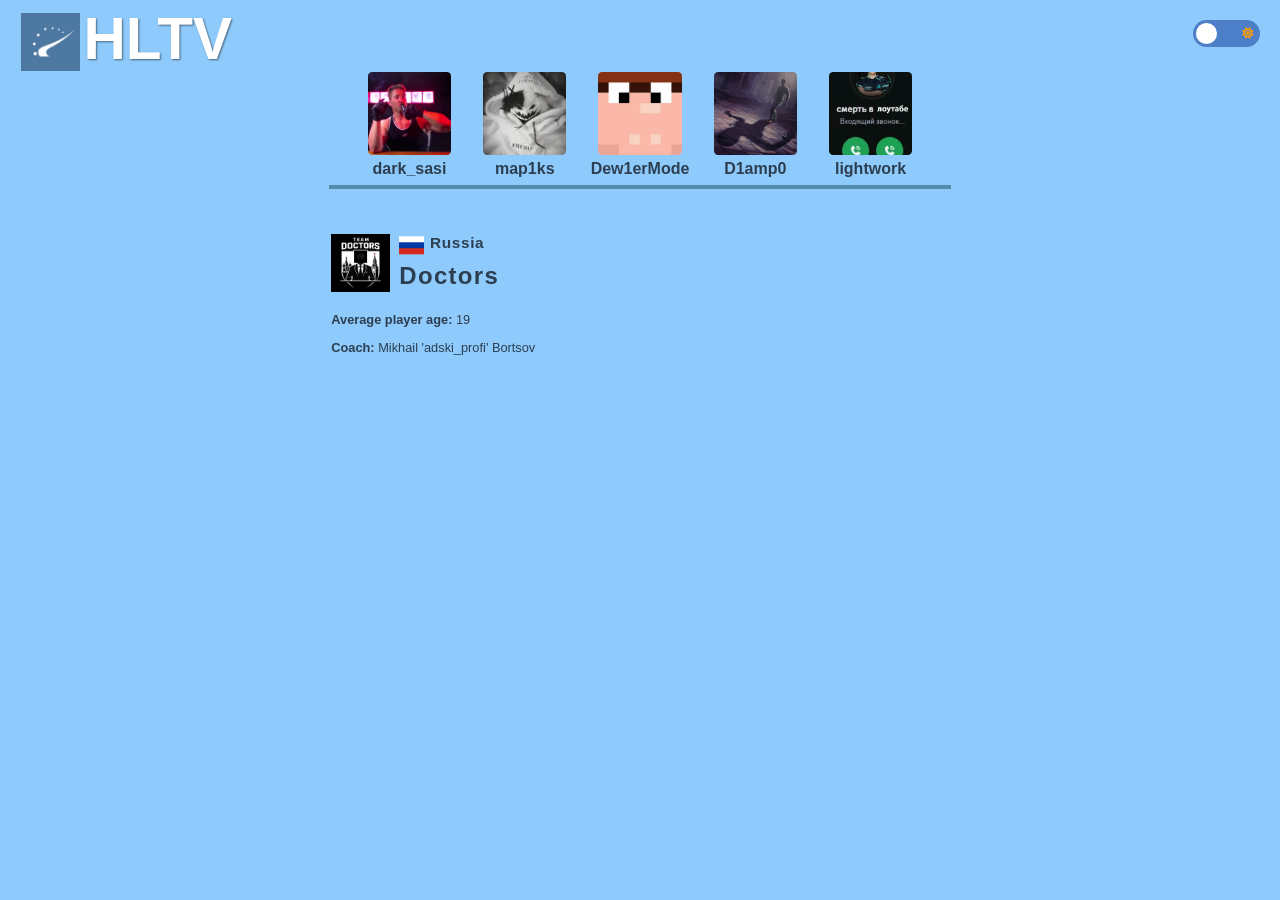
==== index.html @ defd7e96 "1.0.3" ====
<!DOCTYPE html>
<html lang="ru">

<head>
    <meta charset="UTF-8">
    <title>Тёмная/светлая тема</title>
    <link rel="stylesheet" href="style.css">
    <link rel="stylesheet" href="https://cdnjs.cloudflare.com/ajax/libs/font-awesome/6.5.1/css/all.min.css">
</head>

<body class="light">
    <div class="theme-toggle">
        <input type="checkbox" id="themeSwitch">
        <label for="themeSwitch" class="slider">
            <i class="fa-solid fa-moon"></i>
            <i class="fa-solid fa-sun"></i>
        </label>
    </div>


    <!-- Начало HLTV-->

    <div class="hltv">
        <img src="hltv-pic.jpg" alt="logo" class="hltv-img">
        <span>HLTV</span>
    </div>


    <!-- Конец HLTV-->


    <!-- Начало 1 параграф-->

    <div class="roster">
        <div class="players">

            <div class="player-card">
                <img class="avatar" src="player1.jpg" alt="player1">
                <div class="nickname">dark_sasi</div>
            </div>

            <div class="player-card">
                <img class="avatar" src="player2.jpg" alt="player1">
                <div class="nickname">map1ks</div>
            </div>

            <div class="player-card">
                <img class="avatar" src="player3.jpg" alt="player1">
                <div class="nickname">Dew1erMode</div>
            </div>

            <div class="player-card">
                <img class="avatar" src="player4.jpg" alt="player1">
                <div class="nickname">D1amp0</div>
            </div>

            <div class="player-card">
                <img class="avatar" src="player5.jpg" alt="player1">
                <div class="nickname">lightwork</div>
            </div>


        </div>
        <div class="players-line"></div>
    </div>


    <div class="team-doctors">
        <img src="team-doctors.jpg" alt="team doctors logo" class="team-logo">
        <div class="team-text">
            <div class="russia">
                <img src="russia-flag.png" alt="Russian flag" class="flag-img">
                <span class="russia-text">Russia</span>
            </div>
            <h1 class="team-name">Doctors</h1>
        </div>
    </div>

    <span class="player-age"><strong>Average player age:</strong>               19</span>
    <span class="coach"><strong>Coach:</strong> Mikhail 'adski_profi' Bortsov</span>



    <div class="content">
        <h1></h1>
        <p></p>
    </div>



    <script src="script.js"></script>
</body>

</html>
---- style.css ----
.theme-toggle {
    position: fixed;
    top: 1.587vw;
    right: 1.587vw;
    z-index: 1000;
}
.theme-toggle input {
    opacity: 0;
    width: 0;
    height: 0;
    position: absolute;
}
.slider {
    display: block;
    width: 5.2vw;
    height: 2.07vw;
    background-color: #4d7ec8;
    border-radius: 2.07vw;
    cursor: pointer;
    position: relative;
    transition: background-color 0.7s;
}
.slider::before {
    content: "";
    position: absolute;
    width: 1.6215vw;
    height: 1.6215vw;
    left: 0.224vw;
    bottom: 0.224vw;
    background-color: white;
    border-radius: 50%;
    transition: 1.5s;
}
.theme-toggle input:checked + .slider::before {
    transform: translateX(3.129vw);
}
.slider i {
    position: absolute;
    top: 50%;
    transform: translateY(-50%);
    font-size: 0.897vw;
    transition: opacity 1.0s ease;
}
.slider .fa-moon {
    left: 0.53475vw;
    color: #eeeeee;
    opacity: 0;
}
.slider .fa-sun {
    right: 0.53475vw;
    color: #f39c12;
    opacity: 1;
}
.theme-toggle input:checked + .slider {
    background-color: #00030e;
}
.theme-toggle input:checked + .slider .fa-moon {
    opacity: 1;
}
.theme-toggle input:checked + .slider .fa-sun {
    opacity: 0;
}

body.dark {
    background-color: #1a1d2b;
    color: #cbd5e6;
    font-family: 'Segoe UI', Tahoma, Geneva, Verdana, sans-serif;
    transition: background-color 0.7s, color 0.7s;
}
body.light {
    background-color: #8ecafb;
    color: #2c3e50;
    font-family: 'Segoe UI', Tahoma, Geneva, Verdana, sans-serif;
    transition: background-color 0.7s, color 0.7s;
}
.content {
    text-align: center;
    margin: 1.56vw;
}
/* КОНЕЦ ПЕРЕКЛЮЧАТЕЛЬ ТЕМЫ */





/* НАЧАЛО ЛОГОТИП HLTV */
.hltv {
    position: fixed;
    top: 0.65vw;
    left: 1.65vw;
    display: flex;
    align-items: center;
    gap: 0.286vw;
    z-index: 1001;
}
.hltv-img {
    width: 4.58vw;
    height: auto;
    display: block;
}
.hltv span {
    font-family: inherit;
    font-size: 4.58vw;
    font-weight: bold;
    color: white;
    text-shadow: 1px 1px 2px rgba(0, 0, 0, 0.5);
    white-space: nowrap;
    transform: translateY(-0.23vw);
}
/* КОНЕЦ ЛОГОТИП HLTV */





/* НАЧАЛО ПЕРВЫЙ ПАРАГРАФ – ИГРОКИ */
.roster {
    text-align: center;
    margin-top: 5.6vw;
    margin-bottom: 1.04vw;
}
.players {
    display: flex;
    justify-content: center;
    gap: 1.08vw;
    margin-top: 0.78vw;
    flex-wrap: wrap;
}

.players-line{
    width: calc(100%-2vw);
    max-width: 48.67vw;
    height: 0.25vw;
    background-color: #093f4274;
    margin: 0.6vw auto 0 auto;
}


.player-card {
    text-align: center;
    width: 7.925vw;
}
.avatar {
    width: 6.5vw;
    height: 6.5vw;
    border-radius: 5%;
    transition: transform 0.2s;
    object-fit: cover;
}
.avatar:hover {
    transform: scale(1.08);
}
.nickname {
    margin-top: 0.067vw;
    font-weight: bold;
    font-size: 0.9 vw;
}
/* КОНЕЦ ПЕРВЫЙ ПАРАГРАФ */



/* НАЧАЛО ВТОРОЙ ПАРАГРАФ – DOCTORS */
.team-doctors {
    display: flex;
    gap: 0.72vw;
    margin-top: 5vh;
    margin-bottom: 1.04vw;
    margin-left: 25.88vw;
    max-width: calc(100% - 10.42vw);
}
.team-logo {
    width: 4.6vw;
    height: auto;
    max-height: 4.6vw;
}
.team-name {
    font-size: 1.87vw;
    font-weight: 900;
    letter-spacing: 0.104vw;
    transform: translateY(-0.50vw);
}

.russia {
    display: flex;
    gap: 0.5vw;
}

.russia-text {
    font-size: 1.2vw;
    font-weight: bold;
    letter-spacing: 0.05vw;
    transform: translateY(0.03vw);
}

.flag-img {
    width: 1.9vw;
    height: auto;
    max-height: 1.5vw;
    display: inline-block;
    transform: translateY(0.18vw);
}
/* КОНЕЦ ВТОРОЙ ПАРАГРАФ */


/* НАЧАЛО ТРЕТИЙ ПАРАГРАФ – DOCTORS */
.player-age {
    display: block; 
    margin-top: -1.0vw; 
    margin-left: 25.88vw;
    font-size: 1vw;
}

.coach {
    display: block; 
    margin-top: 1.0vw; 
    margin-left: 25.88vw;
    font-size: 1vw;
}
/* КОНЕЦ ТРЕТИЙ ПАРАГРАФ – DOCTORS */





/* ЗАПРЕТ ГОРИЗОНТАЛЬНОЙ ПРОКРУТКИ */
html, body {
    overflow-x: hidden;
    width: 100%;
    max-width: 100%;
    margin: 0;
    padding: 0;
}
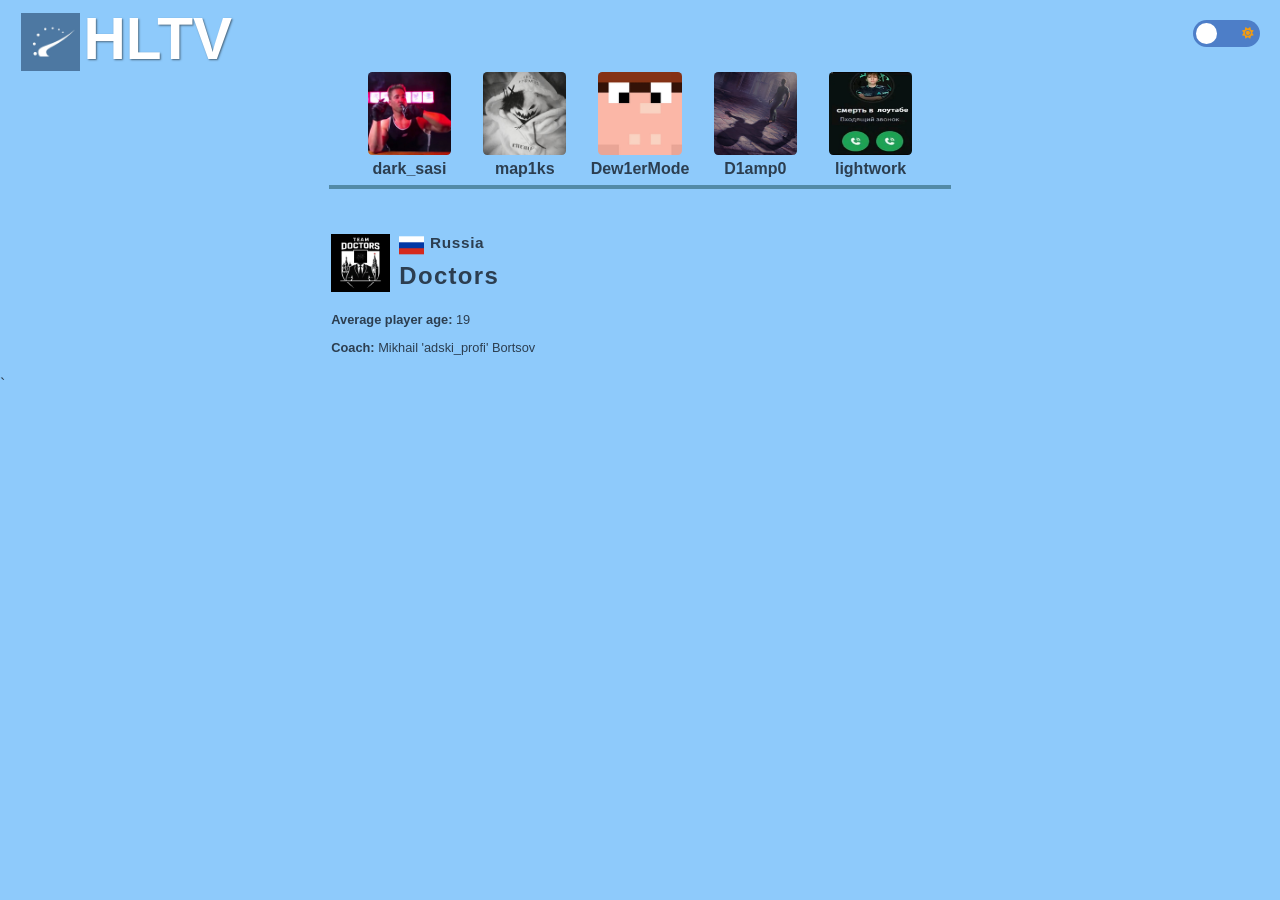
==== commit cf5c8fb7: "1.0.3" ====
--- a/index.html
+++ b/index.html
@@ -91,4 +91,4 @@
     <script src="script.js"></script>
 </body>
 
-</html>+</html>`
--- a/style.css
+++ b/style.css
@@ -145,7 +145,6 @@
     height: 6.5vw;
     border-radius: 5%;
     transition: transform 0.2s;
-    object-fit: cover;
 }
 .avatar:hover {
     transform: scale(1.08);
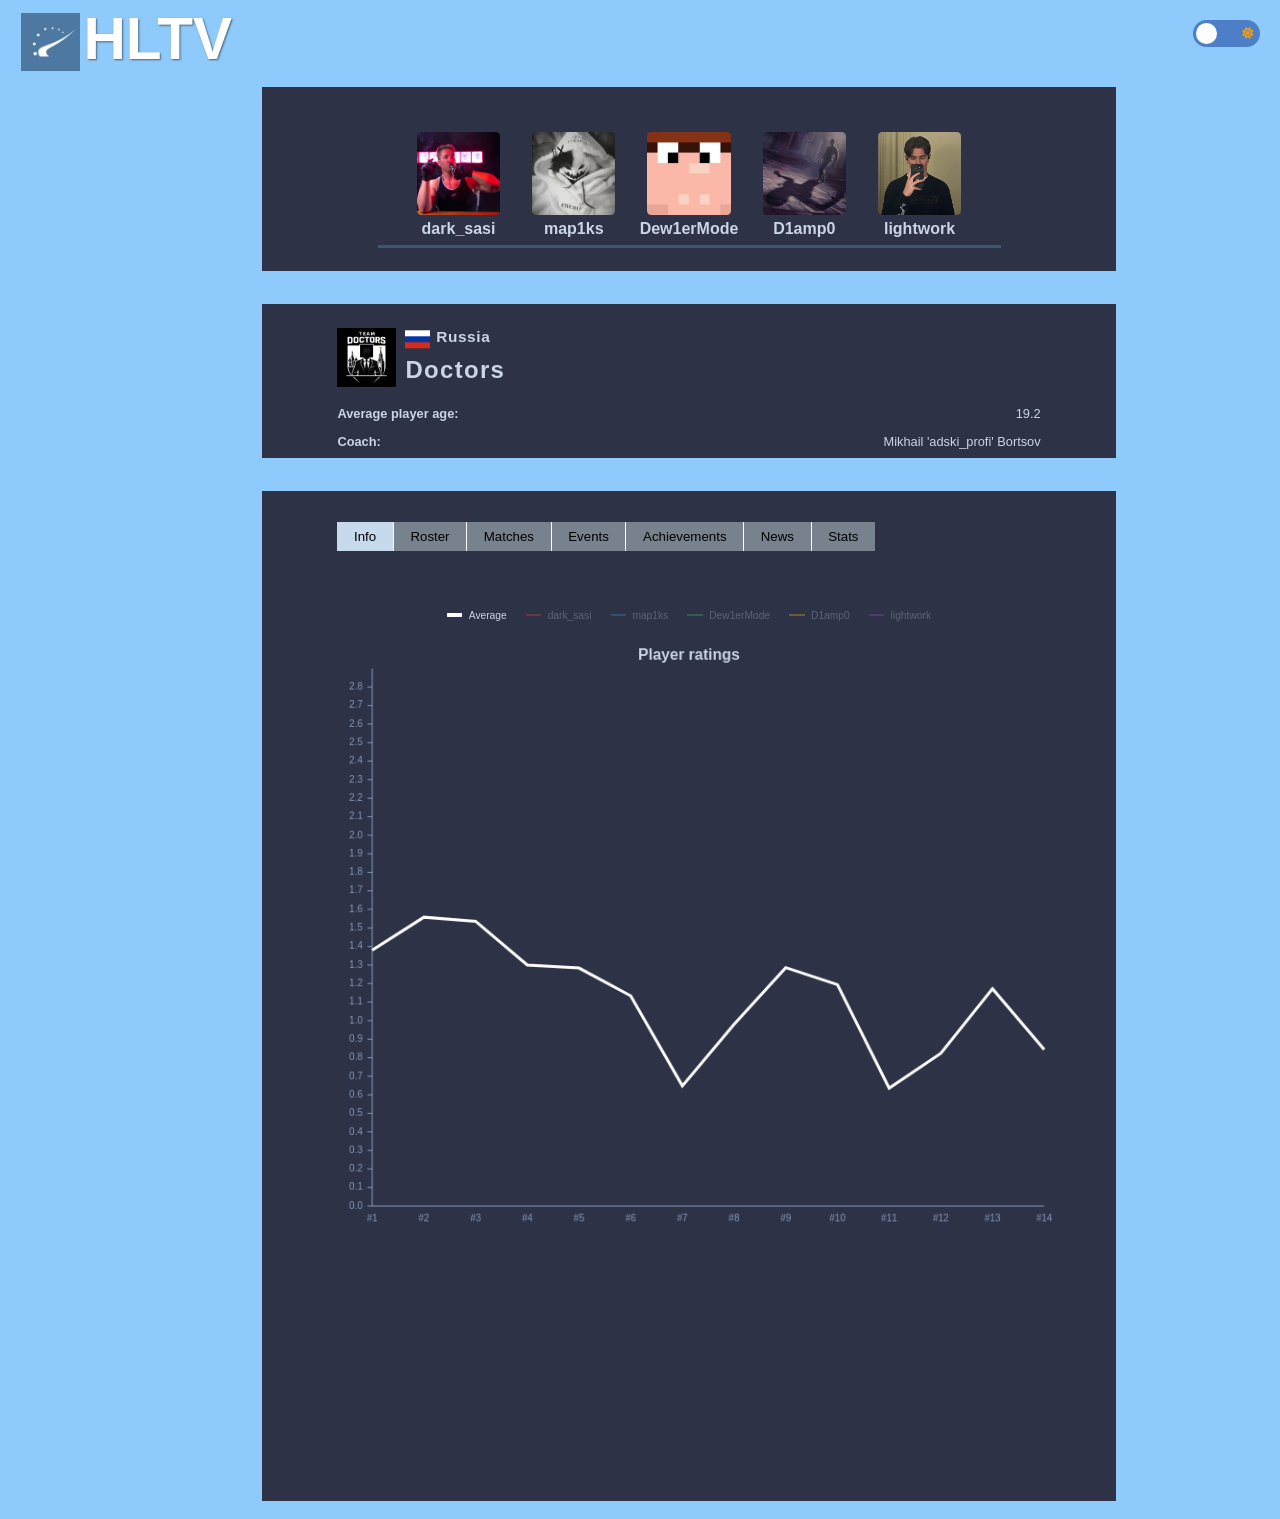
==== commit ed654aa4: "rename" ====
--- a/index.html
+++ b/index.html
@@ -3,12 +3,14 @@
 
 <head>
     <meta charset="UTF-8">
-    <title>Тёмная/светлая тема</title>
-    <link rel="stylesheet" href="style.css">
+    <title>Team Doctors</title>
+    <link rel="stylesheet" href="theme.css">
+    <link rel="stylesheet" href="main.css">
     <link rel="stylesheet" href="https://cdnjs.cloudflare.com/ajax/libs/font-awesome/6.5.1/css/all.min.css">
 </head>
 
 <body class="light">
+    <!-- Переключатель темы -->
     <div class="theme-toggle">
         <input type="checkbox" id="themeSwitch">
         <label for="themeSwitch" class="slider">
@@ -17,78 +19,180 @@
         </label>
     </div>
 
-
-    <!-- Начало HLTV-->
-
+    <!-- Логотип HLTV (фиксированный) -->
     <div class="hltv">
         <img src="hltv-pic.jpg" alt="logo" class="hltv-img">
         <span>HLTV</span>
     </div>
 
-
-    <!-- Конец HLTV-->
-
-
-    <!-- Начало 1 параграф-->
-
-    <div class="roster">
-        <div class="players">
-
-            <div class="player-card">
-                <img class="avatar" src="player1.jpg" alt="player1">
-                <div class="nickname">dark_sasi</div>
+    <!-- КАРТОЧКА 1: Состав игроков -->
+    <div class="card card-roster">
+        <div class="roster">
+            <div class="players">
+                <div class="player-card">
+                    <img class="avatar" src="player1.jpg" alt="player1">
+                    <div class="nickname">dark_sasi</div>
+                </div>
+                <div class="player-card">
+                    <img class="avatar" src="player2.jpg" alt="player1">
+                    <div class="nickname">map1ks</div>
+                </div>
+                <div class="player-card">
+                    <img class="avatar" src="player3.jpg" alt="player1">
+                    <div class="nickname">Dew1erMode</div>
+                </div>
+                <div class="player-card">
+                    <img class="avatar" src="player4.jpg" alt="player1">
+                    <div class="nickname">D1amp0</div>
+                </div>
+                <div class="player-card">
+                    <img class="avatar" src="player5.jpg" alt="player1">
+                    <div class="nickname">lightwork</div>
+                </div>
             </div>
-
-            <div class="player-card">
-                <img class="avatar" src="player2.jpg" alt="player1">
-                <div class="nickname">map1ks</div>
-            </div>
-
-            <div class="player-card">
-                <img class="avatar" src="player3.jpg" alt="player1">
-                <div class="nickname">Dew1erMode</div>
-            </div>
-
-            <div class="player-card">
-                <img class="avatar" src="player4.jpg" alt="player1">
-                <div class="nickname">D1amp0</div>
-            </div>
-
-            <div class="player-card">
-                <img class="avatar" src="player5.jpg" alt="player1">
-                <div class="nickname">lightwork</div>
-            </div>
-
-
-        </div>
-        <div class="players-line"></div>
-    </div>
-
-
-    <div class="team-doctors">
-        <img src="team-doctors.jpg" alt="team doctors logo" class="team-logo">
-        <div class="team-text">
-            <div class="russia">
-                <img src="russia-flag.png" alt="Russian flag" class="flag-img">
-                <span class="russia-text">Russia</span>
-            </div>
-            <h1 class="team-name">Doctors</h1>
+            <div class="players-line"></div>
         </div>
     </div>
 
-    <span class="player-age"><strong>Average player age:</strong>               19</span>
-    <span class="coach"><strong>Coach:</strong> Mikhail 'adski_profi' Bortsov</span>
-
-
-
-    <div class="content">
-        <h1></h1>
-        <p></p>
+    <!-- КАРТОЧКА 2: Информация о команде Doctors -->
+    <div class="card card-info-team">
+        <div class="team-doctors">
+            <img src="team-doctors.jpg" alt="team doctors logo" class="team-logo">
+            <div class="team-text">
+                <div class="russia">
+                    <img src="russia-flag.png" alt="Russian flag" class="flag-img">
+                    <span class="russia-text">Russia</span>
+                </div>
+                <h1 class="team-name">Doctors</h1>
+            </div>
+        </div>
+        <span class="player-age"><strong>Average player age:</strong> <span id="averageAgeValue">18.7</span></span>
+        <span class="coach"><strong>Coach:</strong> <a href="coach-stats.html" class="coach-link">Mikhail 'adski_profi' Bortsov</a></span>
     </div>
 
+    <!-- КАРТОЧКА 3: Вкладки и динамическое содержимое -->
+    <div class="card card-tabs">
+        <div class="tabs">
+            <button class="tab-btn active" data-tab="info">Info</button>
+            <button class="tab-btn" data-tab="roster">Roster</button>
+            <button class="tab-btn" data-tab="matches">Matches</button>
+            <button class="tab-btn" data-tab="events">Events</button>
+            <button class="tab-btn" data-tab="achievements">Achievements</button>
+            <button class="tab-btn" data-tab="news">News</button>
+            <button class="tab-btn" data-tab="stats">Stats</button>
+        </div>
 
+        <div id="events" class="tab-content">
+            <div class="event-item">
+                <img src="friendly_cybersport.jpg" alt="Friendly Cybersport 2026" class="event-logo">
+                <div class="event-details">
+                    <div class="event-name">Friendly Cybersport 2026</div>
+                    <div class="event-date">February 15 - March 31</div>
+                </div>
+            </div>
+            <div class="event-item">
+                <img src="itmocs.png" alt="ITMO Spring 2026" class="event-logo">
+                <div class="event-details">
+                    <div class="event-name">ITMO Spring 2026</div>
+                    <div class="event-date">April 13 - April 20</div>
+                </div>
+            </div>
+        </div>
+
+        <div id="achievements" class="tab-content">
+            <div class="achievements-header">
+                <div class="header-placement">Placement</div>
+                <div class="header-tournament">Tournament</div>
+            </div>
+            <div class="achievement-item">
+                <div class="achievement-placement">4th</div>
+                <div class="achievement-tournament">Friendly Cybersport 2026</div>
+            </div>
+        </div>
+
+        <div id="roster" class="tab-content active">
+            <div class="roster-header">
+                <div class="col-player">Player</div>
+                <div class="col-time">Time on team</div>
+                <div class="col-maps">Maps played</div>
+                <div class="col-rating">Rating</div>
+            </div>
+            <!-- dark_sasi -->
+            <div class="roster-row">
+                <div class="col-player">
+                    <div class="avatar-wrapper">
+                        <img class="roster-avatar" src="player1.jpg" alt="dark_sasi">
+                        <img class="player-flag" src="russia-flag.png" alt="Russia">
+                    </div>
+                    <span class="player-nick">dark_sasi</span>
+                </div>
+                <div class="col-time">0.5 year</div>
+                <div class="col-maps">209</div>
+                <div class="col-rating">3.0</div>
+            </div>
+            <!-- map1ks -->
+            <div class="roster-row">
+                <div class="col-player">
+                    <div class="avatar-wrapper">
+                        <img class="roster-avatar" src="player2.jpg" alt="map1ks">
+                        <img class="player-flag" src="russia-flag.png" alt="Russia">
+                    </div>
+                    <span class="player-nick">map1ks</span>
+                </div>
+                <div class="col-time">0.5 year</div>
+                <div class="col-maps">139</div>
+                <div class="col-rating">0.83</div>
+            </div>
+            <!-- D1amp0 -->
+            <div class="roster-row">
+                <div class="col-player">
+                    <div class="avatar-wrapper">
+                        <img class="roster-avatar" src="player4.jpg" alt="D1amp0">
+                        <img class="player-flag" src="russia-flag.png" alt="Russia">
+                    </div>
+                    <span class="player-nick">D1amp0</span>
+                </div>
+                <div class="col-time">0.5 year</div>
+                <div class="col-maps">147</div>
+                <div class="col-rating">1.20</div>
+            </div>
+            <!-- Dew1erMode -->
+            <div class="roster-row">
+                <div class="col-player">
+                    <div class="avatar-wrapper">
+                        <img class="roster-avatar" src="player3.jpg" alt="Dew1erMode">
+                        <img class="player-flag" src="russia-flag.png" alt="Russia">
+                    </div>
+                    <span class="player-nick">Dew1erMode</span>
+                </div>
+                <div class="col-time">0.5 year</div>
+                <div class="col-maps">142</div>
+                <div class="col-rating">1.45</div>
+            </div>
+            <!-- lightwork -->
+            <div class="roster-row">
+                <div class="col-player">
+                    <div class="avatar-wrapper">
+                        <img class="roster-avatar" src="player5.jpg" alt="lightwork">
+                        <img class="player-flag" src="russia-flag.png" alt="Russia">
+                    </div>
+                    <span class="player-nick">lightwork</span>
+                </div>
+                <div class="col-time">0.5 year</div>
+                <div class="col-maps">162</div>
+                <div class="col-rating">0.94</div>
+            </div>
+        </div>
+
+        <div id="info" class="tab-content"></div>
+        <div id="matches" class="tab-content"></div>
+        <div id="news" class="tab-content"></div>
+
+        <!-- Вкладка STATS -->
+        <div id="stats" class="tab-content"></div>
+    </div>
 
     <script src="script.js"></script>
 </body>
 
-</html>`+</html>
--- a/theme.css
+++ b/theme.css
@@ -0,0 +1,89 @@
+/* Переключатель темы и глобальные стили */
+
+.theme-toggle {
+    position: fixed;
+    top: 1.587vw;
+    right: 1.587vw;
+    z-index: 1000;
+}
+.theme-toggle input {
+    opacity: 0;
+    width: 0;
+    height: 0;
+    position: absolute;
+}
+.slider {
+    display: block;
+    width: 5.2vw;
+    height: 2.07vw;
+    background-color: #4d7ec8;
+    border-radius: 2.07vw;
+    cursor: pointer;
+    position: relative;
+    transition: background-color 0.7s;
+}
+.slider::before {
+    content: "";
+    position: absolute;
+    width: 1.6215vw;
+    height: 1.6215vw;
+    left: 0.224vw;
+    bottom: 0.224vw;
+    background-color: white;
+    border-radius: 50%;
+    transition: 1.5s;
+}
+.theme-toggle input:checked + .slider::before {
+    transform: translateX(3.129vw);
+}
+.slider i {
+    position: absolute;
+    top: 50%;
+    transform: translateY(-50%);
+    font-size: 0.897vw;
+    transition: opacity 1.0s ease;
+}
+.slider .fa-moon {
+    left: 0.53475vw;
+    color: #eeeeee;
+    opacity: 0;
+}
+.slider .fa-sun {
+    right: 0.53475vw;
+    color: #f39c12;
+    opacity: 1;
+}
+.theme-toggle input:checked + .slider {
+    background-color: #00030e;
+}
+.theme-toggle input:checked + .slider .fa-moon {
+    opacity: 1;
+}
+.theme-toggle input:checked + .slider .fa-sun {
+    opacity: 0;
+}
+
+body.dark {
+    background-color: #1a1d2b;
+    color: #cbd5e6;
+    font-family: 'Segoe UI', Tahoma, Geneva, Verdana, sans-serif;
+    transition: background-color 0.7s, color 0.7s;
+}
+body.light {
+    background-color: #8ecafb;
+    color: #cbd5e6;
+    font-family: 'Segoe UI', Tahoma, Geneva, Verdana, sans-serif;
+    transition: background-color 0.7s, color 0.7s;
+}
+.content {
+    text-align: center;
+    margin: 1.56vw;
+}
+/* Запрет горизонтальной прокрутки */
+html, body {
+    overflow-x: hidden;
+    width: 100%;
+    max-width: 100%;
+    margin: 0;
+    padding: 0;
+}
--- a/main.css
+++ b/main.css
@@ -0,0 +1,655 @@
+/* НАЧАЛО ЛОГОТИП HLTV */
+.hltv {
+    position: fixed;
+    top: 0.65vw;
+    left: 1.65vw;
+    display: flex;
+    align-items: center;
+    gap: 0.286vw;
+    z-index: 1001;
+}
+.hltv-img {
+    width: 4.58vw;
+    height: auto;
+    display: block;
+}
+.hltv span {
+    font-family: inherit;
+    font-size: 4.58vw;
+    font-weight: bold;
+    color: white;
+    text-shadow: 1px 1px 2px rgba(0, 0, 0, 0.5);
+    white-space: nowrap;
+    transform: translateY(-0.23vw);
+}
+/* КОНЕЦ ЛОГОТИП HLTV */
+
+/* НАЧАЛО ПЕРВЫЙ ПАРАГРАФ – ИГРОКИ */
+.roster {
+    text-align: center;
+    margin-top: 1.6vw;
+    margin-bottom: 1.04vw;
+}
+.players {
+    display: flex;
+    justify-content: center;
+    gap: 1.08vw;
+    margin-top: 0.78vw;
+    flex-wrap: wrap;
+}
+.players-line{
+    width: calc(100%-2vw);
+    max-width: 48.67vw;
+    height: 0.25vw;
+    background-color:  #3f5670;
+    margin: 0.6vw auto 0 auto;
+}
+.player-card {
+    text-align: center;
+    width: 7.925vw;
+}
+.avatar {
+    width: 6.5vw;
+    height: 6.5vw;
+    border-radius: 5%;
+    transition: transform 0.8s;
+}
+.avatar:hover {
+    transform: scale(1.08);
+}
+.nickname {
+    margin-top: 0.067vw;
+    font-weight: bold;
+    font-size: 0.9 vw;
+}
+/* КОНЕЦ ПЕРВЫЙ ПАРАГРАФ */
+
+/* НАЧАЛО ВТОРОЙ ПАРАГРАФ – DOCTORS */
+.team-doctors {
+    display: flex;
+    gap: 0.72vw;
+    margin-top: 0vh;
+    margin-bottom: 1.04vw;
+    margin-left: 5.88vw;
+    max-width: calc(100% - 10.42vw);
+}
+.team-logo {
+    width: 4.6vw;
+    height: auto;
+    max-height: 4.6vw;
+}
+.team-name {
+    font-size: 1.87vw;
+    font-weight: 900;
+    letter-spacing: 0.104vw;
+    transform: translateY(-0.50vw);
+}
+.russia {
+    display: flex;
+    gap: 0.5vw;
+}
+.russia-text {
+    font-size: 1.2vw;
+    font-weight: bold;
+    letter-spacing: 0.05vw;
+    transform: translateY(0.03vw);
+}
+.flag-img {
+    width: 1.9vw;
+    height: auto;
+    max-height: 1.5vw;
+    display: inline-block;
+    transform: translateY(0.18vw);
+}
+/* КОНЕЦ ВТОРОЙ ПАРАГРАФ */
+
+/* НАЧАЛО ТРЕТИЙ ПАРАГРАФ – DOCTORS */
+.player-age {
+    display: flex;
+    justify-content: space-between;
+    margin-top: -1.0vw;
+    margin-left: 5.88vw;
+    margin-right: 5.88vw;
+    font-size: 1vw;
+}
+.coach {
+    display: flex;
+    justify-content: space-between;
+    margin-top: 1.0vw;
+    margin-left: 5.88vw;
+    margin-right: 5.88vw;
+    font-size: 1vw;
+}
+.coach-link {
+    color: inherit;
+    text-decoration: none;
+    transition: opacity 0.2s ease;
+}
+.coach-link:hover {
+    opacity: 0.7;
+}
+/* КОНЕЦ ТРЕТИЙ ПАРАГРАФ – DOCTORS */
+
+/* ЗАПРЕТ ГОРИЗОНТАЛЬНОЙ ПРОКРУТКИ */
+html, body {
+    overflow-x: hidden;
+    width: 100%;
+    max-width: 100%;
+    margin: 0;
+    padding: 0;
+}
+
+/* НАЧАЛО ПЛАШКИ */
+.tabs {
+    display: flex;
+    flex-wrap: wrap;
+    margin-top: 0.5vw;
+    margin-left: 5.88vw;
+    gap: 0;
+    padding-bottom: 0.5vh;
+}
+.tab-btn {
+    position: relative;
+    background-color: #77828e;
+    border: none;
+    border-right: 0.015vw solid white;
+    padding: 0.57vw 1.3vw;
+    font-size: 1.039vw;
+    cursor: pointer;
+    transition: 0.2s;
+    margin: 0;
+}
+.tab-btn:last-child {
+    border-right: none;
+}
+.tab-btn.active {
+    filter: brightness(1.667); 
+}
+.tab-btn:hover {
+    filter: brightness(1.267); 
+}
+/* Карточка — только фон, тень и рамка, без сдвига содержимого */
+.card {
+    background-color: #2d3246;   
+    margin-left: 20.48vw;           
+    max-width: 70vw;  
+    width: 66.7vw;                
+    margin-top: 3.67vh;                   
+    margin-bottom: 2vh;                
+    padding-bottom: 1vh; 
+    padding-top: 2.67vh;  
+}
+.card-roster {
+    margin-top: 9.67vh;  
+}
+/* Все блоки контента по умолчанию скрыты */
+.tab-content {
+    display: none;
+}
+/* Только активный блок показываем */
+.tab-content.active {
+    display: block;
+}
+
+#events {
+    width: 100%;
+    box-sizing: border-box;
+}
+.event-item {
+    display: flex;
+    background-color: rgba(0, 0, 0, 0.08);
+    margin-left: 5vw;
+    margin-top: 2.67vh;
+    margin-bottom: 1.67vh;
+    width: 67%;
+    border-radius: 1vw;
+    padding: 1.1vw 1.1vw;
+    box-sizing: border-box;
+}
+.tourney1 {
+    margin-top: 3.97vh;
+}
+.event-logo {
+    width: 5vw;
+    height: auto;
+    max-height: 5vw;
+}
+.event-details {
+    margin-left: 1.25vw;
+    display: flex;
+    flex-direction: column;
+    justify-content: center;
+    gap: 1.67vh;
+}
+.event-name {
+    font-size: 1.2vw;
+    font-weight: bold;
+}
+.event-date {
+    font-size: 0.9vw;
+    opacity: 0.8;
+}
+
+#achievements {
+    width: 100%;
+    box-sizing: border-box;
+    margin-left: 6vw;
+    margin-top: 2vw;
+    margin-bottom: 2vw;
+}
+.achievements-header {
+    display: flex;
+    gap: 6.7vw;
+    padding: 0.8vw 1.5vw;
+    margin-top: 1vw;
+    margin-bottom: 0.5vh;
+    font-weight: bold;
+    font-size: 1.1vw;
+    color: #aaa;
+}
+.achievement-item {
+    display: flex;
+    gap: 2vw;
+    margin-bottom: 1vh;
+    width: 100%;
+}
+.achievement-placement {
+    font-size: 1.2vw;
+    margin-left: 3vw;
+    font-weight: bold;
+    color: #888;
+}
+.achievement-tournament {
+    font-size: 1.2vw;
+    font-weight: normal;
+    margin-left: 3.5vw;
+    flex: 1;
+}
+
+#roster {
+    margin-left: 5vw;
+    margin-top: 6vh;
+    margin-bottom: 6.7vh;
+    margin-right: 6.67vw;
+}
+.roster-header, .roster-row {
+    display: flex;
+    align-items: center;
+    margin-left: 2vw;
+    padding-right: 2vw;
+}
+.col-player { flex: 1.3; display: flex; align-items: center; gap: 1vw; }
+.col-time   { flex: 1.0; }
+.col-maps   { flex: 1.0; }
+.col-rating { flex: 0.9; }
+.roster-header {
+    font-weight: bold;
+    font-size: 1.1vw;
+    color: #aaa;
+    margin-bottom: 3.67vh;
+}
+.roster-row .col-time {
+    margin-left: 2vw;
+}
+.col-time, .col-maps, .col-rating, .col-player  {
+    font-size: 1.29vw;
+    font-weight: normal;
+    text-align: center;
+}
+.roster-row {
+    margin-bottom: 1.8vh;
+    background-color: rgba(0, 0, 0, 0.05);
+    padding: 0.67vw 1.1vw;
+    border-radius: 1vw;
+    box-sizing: border-box;
+    display: flex;
+    align-items: center;
+}
+.avatar-wrapper {
+    position: relative;
+    width: 3.5vw;
+    height: 3.5vw;
+    display: inline-block;
+}
+.roster-avatar {
+    width: 100%;
+    height: 100%;
+    transition: transform 0.2s ease; 
+}
+.roster-avatar:hover {
+    transform: scale(1.1);
+}
+.player-flag {
+    position: absolute;
+    bottom: 1.2vw;
+    right: -2.1vw;
+    width: 1.47vw;
+    height: auto;
+}
+.player-nick {
+    font-size: 1.1vw;
+    margin-left: 1.7vw;
+    font-weight: bold;
+    white-space: nowrap;
+}
+.col-maps {
+    margin-left: 1vw;
+}
+.roster-header {
+    display: grid;
+    grid-template-columns: 1.3fr 1.0fr 1.0fr 0.9fr;
+    gap: 0;
+    align-items: center;
+    margin-left: 2vw;
+    width: 100%;
+}
+.roster-header .col-maps {
+    margin-left: -1.5vw;
+}
+.roster-header .col-time {
+    margin-left: 0.1vw;
+}
+.roster-header .col-player {
+    margin-left: 5.5vw;
+}
+.roster-header .col-rating {
+    margin-left: -4.5vw;
+}
+
+.stats-blocks {
+    display: flex;
+    justify-content: center;
+    gap: 0;
+    margin-bottom: 2vh;
+    margin-top: 6vh;
+}
+.stat-block {
+    border: 0.06vw solid rgba(255, 255, 255, 0.3);
+    padding: 2.5vh 4vw;
+    text-align: center;
+    min-width: 16.67vw;
+    width: 10vw;
+}
+.stat-block:first-child {
+    border-top-left-radius: 0.35vw;
+    border-bottom-left-radius: 0.35vw;
+}
+.stat-block:last-child {
+    border-top-right-radius: 0.35vw;
+    border-bottom-right-radius: 0.35vw;
+}
+.stat-label {
+    font-size: 0.95vw;
+    letter-spacing: 0.1vw;
+    color: #aaa;
+}
+.stat-value {
+    font-size: 1.67vw;
+    font-weight: bold;
+    margin-top: -0.8vh;
+}
+
+/* Группировка по турнирам */
+.tournament-group {
+    margin-bottom: 5vh;
+}
+.tournament-header {
+    display: flex;
+    justify-content: center;
+    align-items: center;
+    margin-left: auto;
+    margin-right: auto;
+    margin-top: 5vh;
+    font-size: 1.3vw;
+    font-weight: bold;
+    padding: 2.0vh 2.5vw;
+    border-top: 0.1vh solid rgba(255, 255, 255, 0.3);
+    border-bottom: 0.1vh solid rgba(255, 255, 255, 0.3);
+    border-left: none;
+    border-right: none;
+    background-color: rgba(255, 255, 255, 0.05);
+    width: 46.0vw;
+    margin-bottom: 3vh;   
+}
+.match-item {
+    display: flex;
+    align-items: center;
+    gap: 2vw;
+    padding: 0.75vh 5.33vh;
+    margin-left: auto;
+    margin-right: auto;
+    width: 45.5vw;
+    margin-bottom: 2vh;
+    transition: background-color 0.67s;
+}
+.match-item:hover {
+    background-color: rgba(255, 255, 255, 0.1);
+}
+.match-date {
+    width: 10vw;
+    font-size: 1.09vw;
+    font-weight: 190;
+    color: rgba(255, 255, 255, 0.5);
+}
+.match-team-doctors {
+    display: flex;
+    align-items: center;
+    gap: 0.5vw;
+    width: 3vw;
+}
+.match-team-opponent {
+    display: flex;
+    align-items: center;
+    gap: 0.5vw;
+    width: 13vw;
+}
+.match-team-logo {
+    width: 2.5vw;
+    height: auto;
+}
+.match-team-name {
+    font-size: 1.2vw;
+    font-weight: 400;
+    white-space: nowrap;
+}
+.match-score {
+    width: 8vw;
+    text-align: center;
+    font-weight: bold;
+    font-size: 1.2vw;
+    margin-right: -3.0vw;
+    margin-left: 0.9vw; 
+}
+.match-detail-btn {
+    margin-left: 2vw;
+    background-color: #314060;
+    border: none;
+    color: white;
+    padding: 0.9vh 0.9vw;
+    border-radius: 0.2vw;
+    cursor: pointer;
+    transition: background-color 0.2s ease, filter 0.2s ease;
+}
+.match-detail-btn:hover {
+    background-color: #314060;
+    filter: brightness(1.3);
+}
+.load-more-container {
+    text-align: center;
+    margin-top: 2vh;
+}
+.load-more-btn {
+    background-color: #2c3e66;
+    border: none;
+    color: white;
+    padding: 0.5vh 2vw;
+    border-radius: 2vw;
+    cursor: pointer;
+    font-size: 1vw;
+}
+.load-more-btn:hover {
+    background-color: #1e2a3e;
+}
+
+/* ==================== НОВЫЕ СТИЛИ ДЛЯ СТАТИСТИКИ (вкладка Stats) ==================== */
+.stats-distribution {
+    margin-top: 7vh;
+    margin-left: 6vh;
+    border-radius: 1vw;
+    margin-bottom: 8vh;
+}
+.stats-distribution-header {
+    font-size: 1.33vw;
+    font-weight: bold;
+    margin-bottom: 4vh;
+    font-weight: bold;
+}
+
+.stats-donut-title {
+    font-weight: bold;
+}
+
+.stats-distribution-bars {
+    display: flex;
+    flex-direction: column;
+    gap: 3.5vh;
+    max-width: 67%;
+}
+.stats-distribution-row {
+    display: flex;
+    gap: 0.1vh;
+}
+.stats-distribution-label {
+    width: 6vw;
+    font-size: 1vw;
+    margin-top: -0.4vh;
+}
+.stats-distribution-bar-container {
+    flex: 1;
+    background-color: rgba(255, 255, 255, 0.2);
+    border-radius: 0.5vw;
+    height: 2vh;
+}
+.stats-distribution-bar {
+    background-color: #3498db;
+    height: 100%;
+    width: 0%;
+}
+.stats-distribution-count {
+    width: 2.2vw;
+    text-align: right;
+    font-size: 0.9vw;
+    margin-top: -0.3vh;
+    font-weight: bold;
+}
+
+
+
+.stats-map-card {
+    position: relative;
+    overflow: hidden;
+    background-size: cover;
+    background-position: center;
+    display: flex;
+    justify-content: space-between;
+    align-items: center;
+    padding: 1.5vw;
+    color: white;
+}
+
+.stats-map-overlay {
+    position: absolute;
+    top: 0;
+    left: 0;
+    width: 100%;
+    height: 100%;
+    background-color: rgba(0, 0, 0, 0.7);
+    backdrop-filter: blur(5px);
+    z-index: 1;
+}
+.stats-map-left, .stats-map-right {
+    position: relative;
+    z-index: 2;
+}
+.stats-map-left {
+    flex: 2;
+    margin-left: 10vh;
+}
+.stats-map-name {
+    font-size: 1.8vw;
+    font-weight: bold;
+    margin-bottom: 1vh;
+}
+.stats-map-stats {
+    font-size: 1.2vw;
+    line-height: 1.8;
+}
+.stats-map-right {
+    flex: 1;
+    text-align: center;
+    position: relative;
+    margin-right: 6vh;
+}
+.stats-donut-title {
+    font-size: 1.3vw;
+    margin-bottom: 2vh;
+}
+.stats-donut-canvas {
+    display: block;
+    margin: 0 auto;
+}
+.stats-donut-center {
+    position: absolute;
+    top: 50%;
+    left: 50%;
+    transform: translate(-50%, -50%);
+    font-size: 1.2vw;
+    font-weight: bold;
+    pointer-events: none;
+}
+
+/* Map MVP */
+.stats-map-mvp {
+    margin-top: 2vh;
+    text-align: center;
+}
+.mvp-label {
+    font-size: 1vw;
+    font-weight: bold;
+    margin-bottom: 0.5vh;
+    color: #ffffff;
+}
+.mvp-player {
+    display: flex;
+    align-items: center;
+    justify-content: center;
+    gap: 0.8vw;
+    background-color: rgba(0,0,0,0.4);
+    padding: 0.5vh 1vw;
+}
+.mvp-avatar {
+    width: 2.2vw;
+    height: 2.2vw;
+}
+.mvp-nick {
+    font-size: 1vw;
+    font-weight: bold;
+}
+.mvp-rating {
+    font-size: 1vw;
+    font-weight: bold;
+    color: #ffaa00;
+}
+.stat-label-ct {
+    color: #3498db;  /* синий */
+}
+.stat-label-t {
+    color: #e67e22;  /* оранжевый */
+}
+.avatar, .nickname, .roster-avatar, .player-nick {
+    cursor: pointer;
+    transition: opacity 0.8s;
+}
+.avatar:hover, .nickname:hover, .roster-avatar:hover, .player-nick:hover {
+    opacity: 0.8;
+}
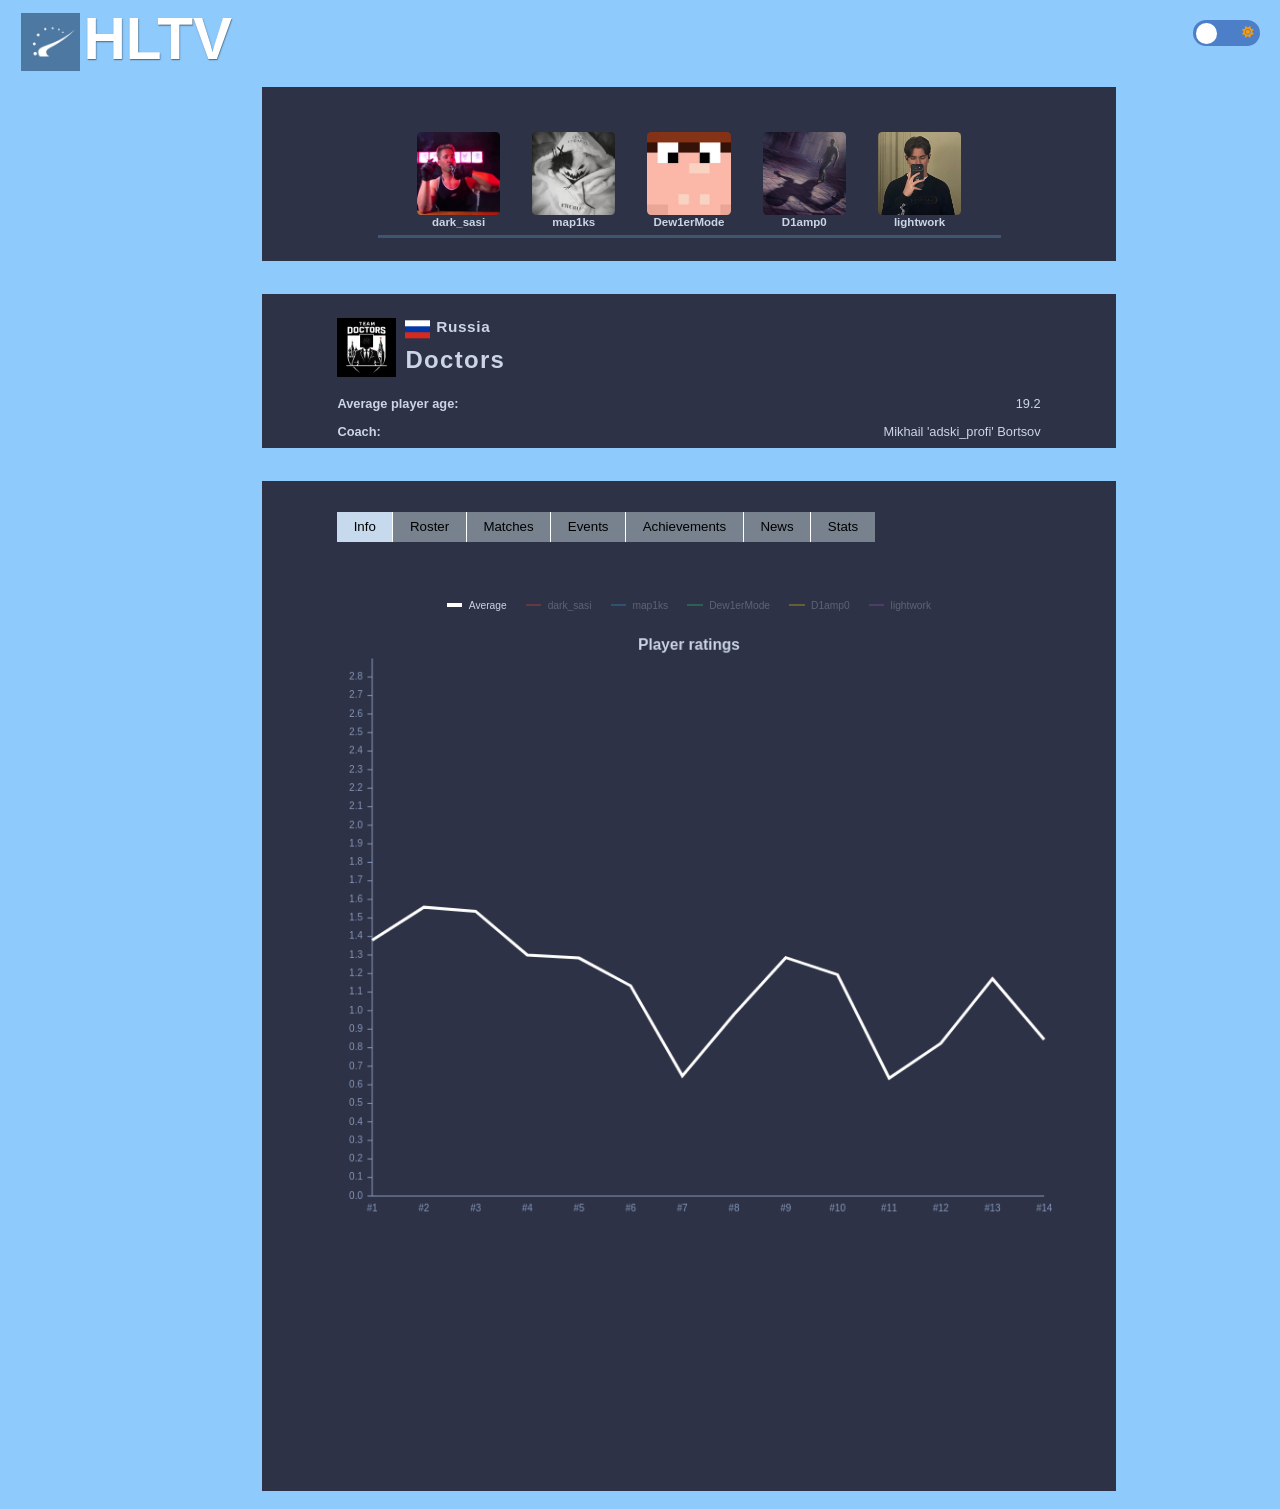
==== commit b50edd35: "-" ====
--- a/index.html
+++ b/index.html
@@ -4,12 +4,49 @@
 <head>
     <meta charset="UTF-8">
     <title>Team Doctors</title>
+
+    <style>
+        html.preload-dark {
+            background-color: #1a1d2b;
+        }
+
+        html.preload-light {
+            background-color: #8ecafb;
+        }
+
+        html.theme-loading body {
+            visibility: hidden;
+        }
+    </style>
+
+    <script>
+        (function () {
+            const savedTheme = localStorage.getItem('theme');
+            const theme = savedTheme === 'dark' ? 'dark' : 'light';
+
+            document.documentElement.classList.add('theme-loading');
+            document.documentElement.classList.add('preload-' + theme);
+        })();
+    </script>
+
     <link rel="stylesheet" href="theme.css">
     <link rel="stylesheet" href="main.css">
     <link rel="stylesheet" href="https://cdnjs.cloudflare.com/ajax/libs/font-awesome/6.5.1/css/all.min.css">
 </head>
 
-<body class="light">
+<body>
+    <script>
+        (function () {
+            const savedTheme = localStorage.getItem('theme');
+            const theme = savedTheme === 'dark' ? 'dark' : 'light';
+
+            document.body.classList.remove('dark', 'light');
+            document.body.classList.add(theme);
+
+            document.documentElement.classList.remove('theme-loading');
+        })();
+    </script>
+
     <!-- Переключатель темы -->
     <div class="theme-toggle">
         <input type="checkbox" id="themeSwitch">
@@ -18,6 +55,16 @@
             <i class="fa-solid fa-sun"></i>
         </label>
     </div>
+
+    <script>
+        (function () {
+            const toggle = document.getElementById('themeSwitch');
+            const savedTheme = localStorage.getItem('theme');
+            if (toggle) {
+                toggle.checked = savedTheme === 'dark';
+            }
+        })();
+    </script>
 
     <!-- Логотип HLTV (фиксированный) -->
     <div class="hltv">
@@ -117,6 +164,7 @@
                 <div class="col-maps">Maps played</div>
                 <div class="col-rating">Rating</div>
             </div>
+
             <!-- dark_sasi -->
             <div class="roster-row">
                 <div class="col-player">
@@ -130,6 +178,7 @@
                 <div class="col-maps">209</div>
                 <div class="col-rating">3.0</div>
             </div>
+
             <!-- map1ks -->
             <div class="roster-row">
                 <div class="col-player">
@@ -143,6 +192,7 @@
                 <div class="col-maps">139</div>
                 <div class="col-rating">0.83</div>
             </div>
+
             <!-- D1amp0 -->
             <div class="roster-row">
                 <div class="col-player">
@@ -156,6 +206,7 @@
                 <div class="col-maps">147</div>
                 <div class="col-rating">1.20</div>
             </div>
+
             <!-- Dew1erMode -->
             <div class="roster-row">
                 <div class="col-player">
@@ -169,6 +220,7 @@
                 <div class="col-maps">142</div>
                 <div class="col-rating">1.45</div>
             </div>
+
             <!-- lightwork -->
             <div class="roster-row">
                 <div class="col-player">
--- a/theme.css
+++ b/theme.css
@@ -5,6 +5,7 @@
     top: 1.587vw;
     right: 1.587vw;
     z-index: 1000;
+    contain: layout style;   /* изолируем пересчёт, чтобы не дёргалось при масштабе */
 }
 .theme-toggle input {
     opacity: 0;
@@ -21,6 +22,8 @@
     cursor: pointer;
     position: relative;
     transition: background-color 0.7s;
+    will-change: transform;   /* включаем аппаратное ускорение */
+    backface-visibility: hidden; /* предотвращает мерцание при трансформациях */
 }
 .slider::before {
     content: "";
@@ -31,7 +34,7 @@
     bottom: 0.224vw;
     background-color: white;
     border-radius: 50%;
-    transition: 1.5s;
+    transition: transform 0.7s ease; /* уменьшил время для плавности, но можно оставить 1.5s */
 }
 .theme-toggle input:checked + .slider::before {
     transform: translateX(3.129vw);
--- a/main.css
+++ b/main.css
@@ -18,7 +18,7 @@
     font-size: 4.58vw;
     font-weight: bold;
     color: white;
-    text-shadow: 1px 1px 2px rgba(0, 0, 0, 0.5);
+    text-shadow: 0.05vw 0.05vw 0.1vw rgba(0, 0, 0, 0.5);
     white-space: nowrap;
     transform: translateY(-0.23vw);
 }
@@ -45,7 +45,10 @@
     margin: 0.6vw auto 0 auto;
 }
 .player-card {
-    text-align: center;
+    display: flex;
+    flex-direction: column;
+    align-items: center;
+    gap: 0.067vw;
     width: 7.925vw;
 }
 .avatar {
@@ -58,9 +61,8 @@
     transform: scale(1.08);
 }
 .nickname {
-    margin-top: 0.067vw;
-    font-weight: bold;
-    font-size: 0.9 vw;
+    font-weight: bold;
+    font-size: 0.9vw;
 }
 /* КОНЕЦ ПЕРВЫЙ ПАРАГРАФ */
 
@@ -139,16 +141,32 @@
     padding: 0;
 }
 
-/* НАЧАЛО ПЛАШКИ */
+/* НАЧАЛО ПЛАШКИ — исправлено для стабильности при масштабировании */
 .tabs {
     display: flex;
-    flex-wrap: wrap;
+    flex-wrap: nowrap;
+    overflow-x: auto;
     margin-top: 0.5vw;
     margin-left: 5.88vw;
     gap: 0;
     padding-bottom: 0.5vh;
+    scrollbar-width: thin;
+    -webkit-overflow-scrolling: touch;
+    contain: layout style;
+    width: 100%;
+    max-width: 100%;
+    box-sizing: border-box;
+}
+.tabs::-webkit-scrollbar {
+    height: 4px;
+}
+.tabs::-webkit-scrollbar-thumb {
+    background: #5a6a7a;
+    border-radius: 4px;
 }
 .tab-btn {
+    flex: 0 0 auto;
+    white-space: nowrap;
     position: relative;
     background-color: #77828e;
     border: none;
@@ -156,7 +174,7 @@
     padding: 0.57vw 1.3vw;
     font-size: 1.039vw;
     cursor: pointer;
-    transition: 0.2s;
+    transition: none;
     margin: 0;
 }
 .tab-btn:last-child {
@@ -465,10 +483,20 @@
     background-color: #314060;
     border: none;
     color: white;
-    padding: 0.9vh 0.9vw;
+    width: 5.6vw;
+    height: 3.1vh;
+    padding: 0;
     border-radius: 0.2vw;
     cursor: pointer;
     transition: background-color 0.2s ease, filter 0.2s ease;
+    font-size: 0.9vw;
+    line-height: 1;
+    box-sizing: border-box;
+    display: inline-flex;
+    align-items: center;
+    justify-content: center;
+    white-space: nowrap;
+    flex: 0 0 4.6vw;
 }
 .match-detail-btn:hover {
     background-color: #314060;
@@ -543,8 +571,6 @@
     font-weight: bold;
 }
 
-
-
 .stats-map-card {
     position: relative;
     overflow: hidden;
@@ -641,10 +667,10 @@
     color: #ffaa00;
 }
 .stat-label-ct {
-    color: #3498db;  /* синий */
+    color: #3498db;
 }
 .stat-label-t {
-    color: #e67e22;  /* оранжевый */
+    color: #e67e22;
 }
 .avatar, .nickname, .roster-avatar, .player-nick {
     cursor: pointer;
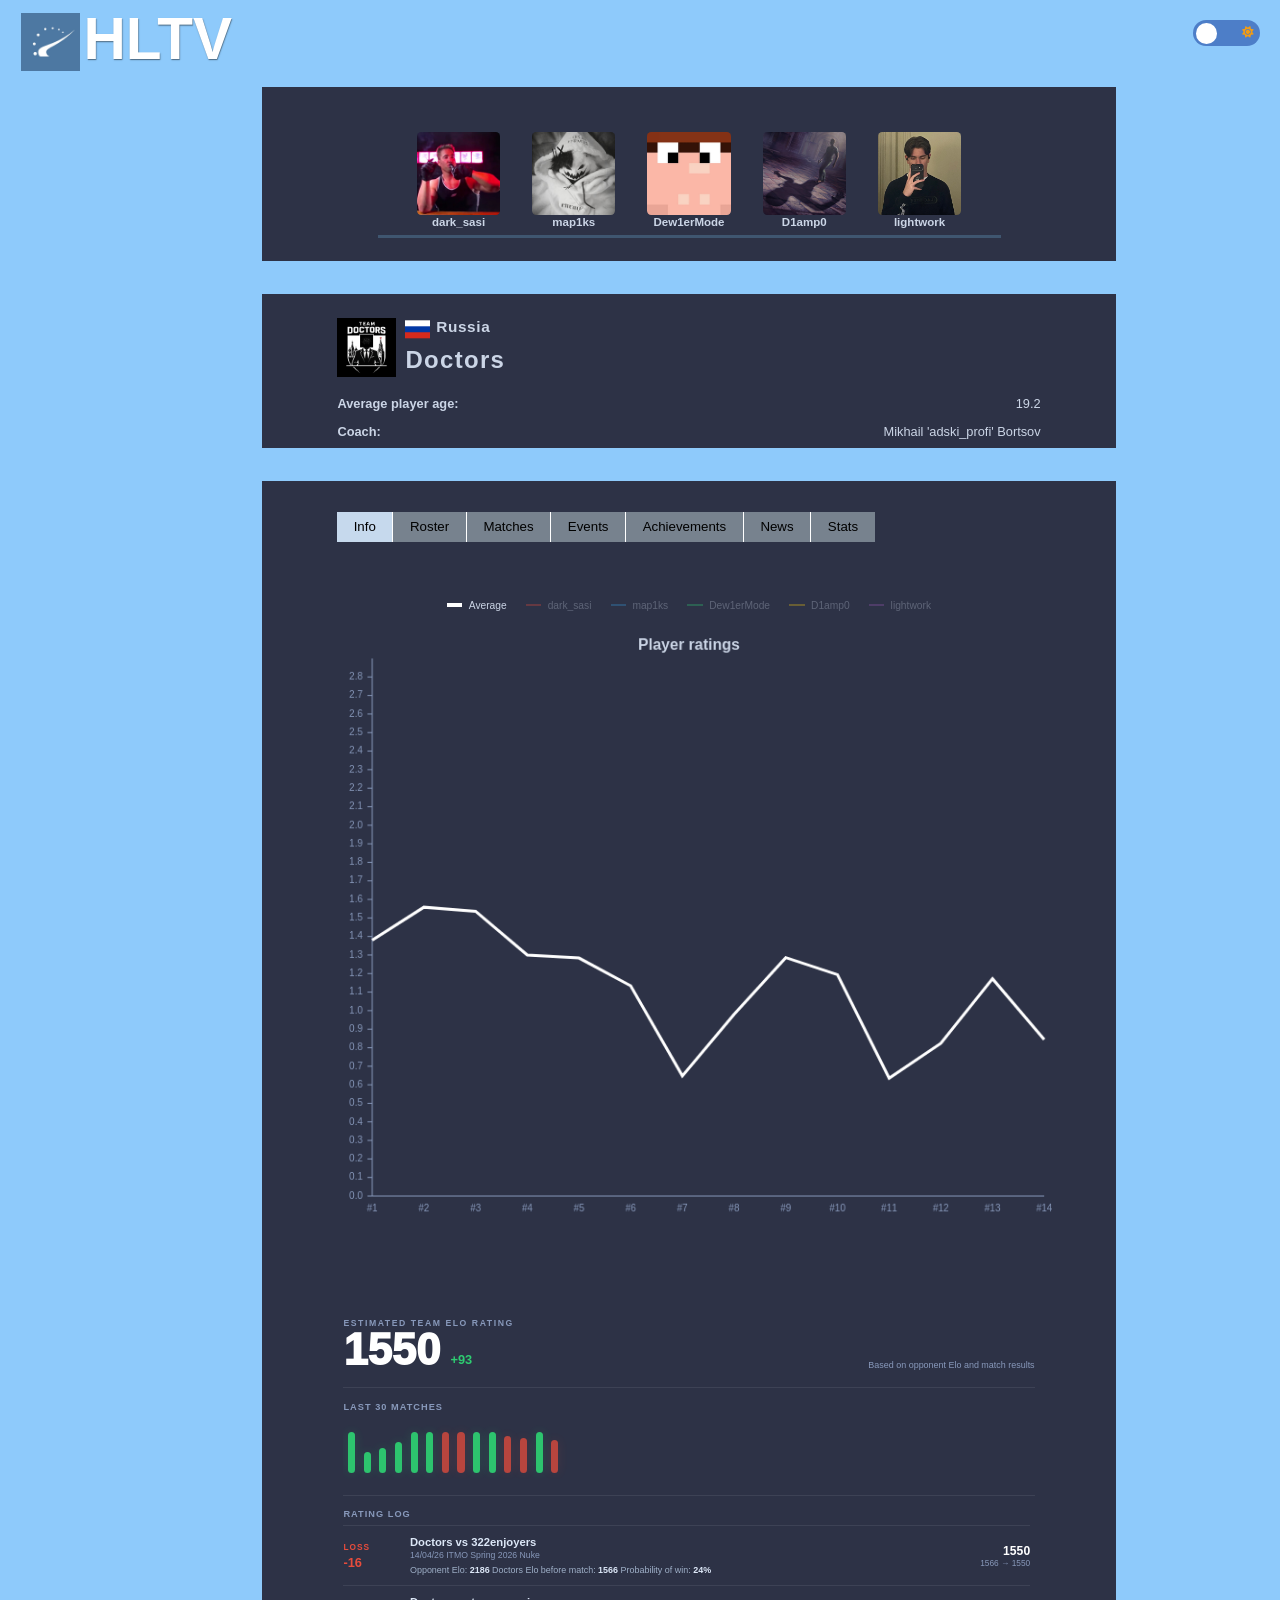
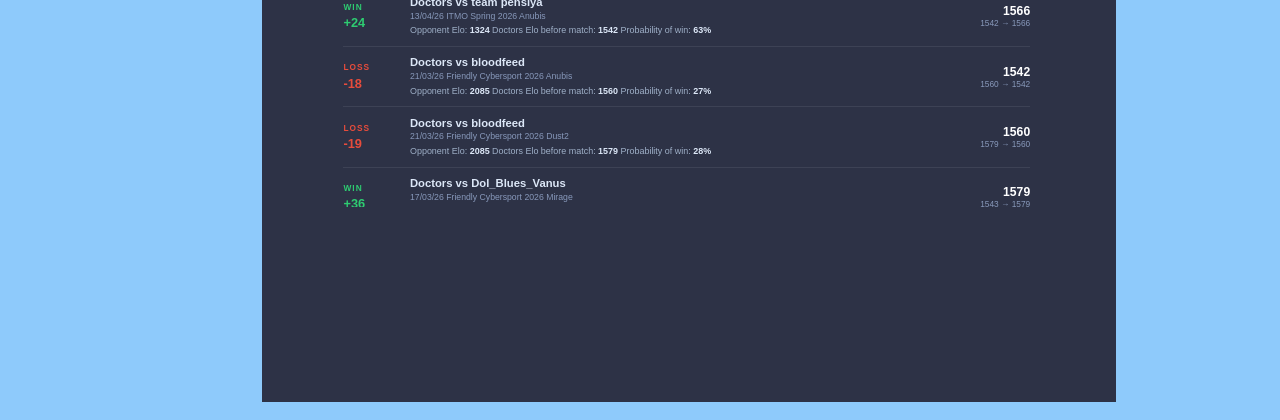
==== commit 3f582998: "mobile" ====
--- a/index.html
+++ b/index.html
@@ -3,6 +3,7 @@
 
 <head>
     <meta charset="UTF-8">
+    <meta name="viewport" content="width=device-width, initial-scale=1.0, user-scalable=no">
     <title>Team Doctors</title>
 
     <style>
@@ -32,6 +33,7 @@
     <link rel="stylesheet" href="theme.css">
     <link rel="stylesheet" href="main.css">
     <link rel="stylesheet" href="https://cdnjs.cloudflare.com/ajax/libs/font-awesome/6.5.1/css/all.min.css">
+    <link rel="stylesheet" href="mobile.css">
 </head>
 
 <body>
--- a/mobile.css
+++ b/mobile.css
@@ -0,0 +1,1101 @@
+/* ==================== MOBILE VERSION ==================== */
+/* Подключается последним. Десктопные стили не ломает. */
+
+@media (max-width: 768px) {
+    *, *::before, *::after {
+        box-sizing: border-box;
+    }
+
+    html,
+    body {
+        width: 100% !important;
+        max-width: 100% !important;
+        overflow-x: hidden !important;
+        -webkit-text-size-adjust: 100%;
+    }
+
+    body {
+        min-height: 100vh;
+        padding-bottom: 28px !important;
+    }
+
+    img,
+    canvas,
+    video {
+        max-width: 100%;
+    }
+
+    /* ===== fixed header elements ===== */
+    .hltv {
+        position: relative !important;
+        top: auto !important;
+        left: auto !important;
+        width: calc(100% - 96px) !important;
+        margin: 14px 12px 4px !important;
+        gap: 7px !important;
+        z-index: 10 !important;
+    }
+
+    .hltv-img {
+        width: 34px !important;
+        height: 34px !important;
+        object-fit: cover !important;
+    }
+
+    .hltv span {
+        font-size: 34px !important;
+        line-height: 1 !important;
+        transform: none !important;
+    }
+
+    .theme-toggle {
+        top: 16px !important;
+        right: 12px !important;
+    }
+
+    .slider {
+        width: 58px !important;
+        height: 28px !important;
+        border-radius: 999px !important;
+    }
+
+    .slider::before {
+        width: 22px !important;
+        height: 22px !important;
+        left: 3px !important;
+        bottom: 3px !important;
+    }
+
+    .theme-toggle input:checked + .slider::before {
+        transform: translateX(30px) !important;
+    }
+
+    .slider i {
+        font-size: 12px !important;
+    }
+
+    .slider .fa-moon {
+        left: 8px !important;
+    }
+
+    .slider .fa-sun {
+        right: 8px !important;
+    }
+
+    /* ===== index layout ===== */
+    .card {
+        width: calc(100% - 24px) !important;
+        max-width: calc(100% - 24px) !important;
+        margin: 14px auto !important;
+        padding: 16px 12px !important;
+        border-radius: 14px !important;
+    }
+
+    .card-roster {
+        margin-top: 18px !important;
+    }
+
+    .roster {
+        margin: 0 !important;
+    }
+
+    .players {
+        display: grid !important;
+        grid-template-columns: repeat(3, minmax(0, 1fr)) !important;
+        gap: 12px 8px !important;
+        margin-top: 0 !important;
+    }
+
+    .player-card {
+        width: auto !important;
+        min-width: 0 !important;
+        gap: 6px !important;
+    }
+
+    .avatar {
+        width: 74px !important;
+        height: 74px !important;
+        object-fit: cover !important;
+        border-radius: 8px !important;
+    }
+
+    .nickname {
+        font-size: 12px !important;
+        line-height: 1.15 !important;
+        max-width: 100% !important;
+        overflow: hidden !important;
+        text-overflow: ellipsis !important;
+        white-space: nowrap !important;
+    }
+
+    .players-line {
+        width: 100% !important;
+        max-width: 100% !important;
+        height: 3px !important;
+        margin-top: 14px !important;
+    }
+
+    .team-doctors {
+        margin: 0 0 14px 0 !important;
+        max-width: 100% !important;
+        align-items: center !important;
+        gap: 12px !important;
+    }
+
+    .team-logo {
+        width: 58px !important;
+        max-height: 58px !important;
+        flex: 0 0 58px !important;
+    }
+
+    .team-name {
+        font-size: 28px !important;
+        line-height: 1 !important;
+        transform: none !important;
+        margin: 0 !important;
+    }
+
+    .russia {
+        gap: 7px !important;
+        align-items: center !important;
+    }
+
+    .russia-text {
+        font-size: 14px !important;
+        transform: none !important;
+    }
+
+    .flag-img {
+        width: 24px !important;
+        max-height: 18px !important;
+        transform: none !important;
+    }
+
+    .player-age,
+    .coach {
+        margin: 9px 0 0 0 !important;
+        font-size: 14px !important;
+        line-height: 1.35 !important;
+        display: flex !important;
+        justify-content: space-between !important;
+        gap: 12px !important;
+    }
+
+    .tabs {
+        width: calc(100% - 24px) !important;
+        max-width: calc(100% - 24px) !important;
+        margin: 10px auto 0 !important;
+        padding: 0 0 8px 0 !important;
+        overflow-x: auto !important;
+        gap: 6px !important;
+        scrollbar-width: none !important;
+    }
+
+    .tabs::-webkit-scrollbar {
+        display: none !important;
+    }
+
+    .tab-btn {
+        font-size: 13px !important;
+        padding: 10px 14px !important;
+        border-radius: 999px !important;
+        border-right: none !important;
+        min-height: 38px !important;
+    }
+
+    .tab-content {
+        width: 100% !important;
+        overflow-x: hidden !important;
+    }
+
+    /* ===== events ===== */
+    #events,
+    #achievements,
+    #roster,
+    #matches,
+    #stats,
+    #news,
+    #info {
+        width: 100% !important;
+        max-width: 100% !important;
+        margin-left: 0 !important;
+        margin-right: 0 !important;
+    }
+
+    .event-item {
+        width: calc(100% - 24px) !important;
+        margin: 14px auto !important;
+        padding: 14px !important;
+        border-radius: 12px !important;
+        align-items: center !important;
+        gap: 12px !important;
+    }
+
+    .event-logo {
+        width: 54px !important;
+        max-height: 54px !important;
+        flex: 0 0 54px !important;
+    }
+
+    .event-details {
+        margin-left: 0 !important;
+        gap: 6px !important;
+        min-width: 0 !important;
+    }
+
+    .event-name {
+        font-size: 15px !important;
+        line-height: 1.25 !important;
+    }
+
+    .event-date {
+        font-size: 12px !important;
+    }
+
+    /* ===== achievements ===== */
+    #achievements {
+        padding: 0 12px !important;
+        margin-top: 16px !important;
+        margin-bottom: 18px !important;
+    }
+
+    .achievements-header {
+        display: none !important;
+    }
+
+    .achievement-item {
+        width: 100% !important;
+        margin: 10px 0 !important;
+        padding: 12px !important;
+        border-radius: 12px !important;
+        background: rgba(0, 0, 0, 0.08) !important;
+        gap: 12px !important;
+        align-items: center !important;
+    }
+
+    .achievement-placement,
+    .achievement-tournament {
+        margin-left: 0 !important;
+        font-size: 14px !important;
+    }
+
+    .achievement-placement {
+        flex: 0 0 auto !important;
+    }
+
+    /* ===== roster table ===== */
+    #roster {
+        padding: 0 12px !important;
+        margin-top: 18px !important;
+        margin-bottom: 20px !important;
+    }
+
+    .roster-header {
+        display: none !important;
+    }
+
+    .roster-row {
+        display: grid !important;
+        grid-template-columns: 1fr 1fr 1fr !important;
+        gap: 10px !important;
+        width: 100% !important;
+        margin: 10px 0 !important;
+        padding: 14px !important;
+        border-radius: 14px !important;
+        background: rgba(0, 0, 0, 0.10) !important;
+    }
+
+    .col-player {
+        grid-column: 1 / -1 !important;
+        justify-content: flex-start !important;
+        gap: 14px !important;
+        width: 100% !important;
+    }
+
+    .avatar-wrapper {
+        width: 52px !important;
+        height: 52px !important;
+        flex: 0 0 52px !important;
+    }
+
+    .player-flag {
+        width: 20px !important;
+        right: -10px !important;
+        bottom: 0 !important;
+    }
+
+    .player-nick {
+        margin-left: 0 !important;
+        font-size: 18px !important;
+        overflow: hidden !important;
+        text-overflow: ellipsis !important;
+    }
+
+    .col-time,
+    .col-maps,
+    .col-rating,
+    .col-player {
+        font-size: 13px !important;
+        text-align: center !important;
+        margin-left: 0 !important;
+    }
+
+    .col-time::before {
+        content: "Time";
+        display: block;
+        font-size: 11px;
+        color: #8899bb;
+        margin-bottom: 2px;
+    }
+
+    .col-maps::before {
+        content: "Maps";
+        display: block;
+        font-size: 11px;
+        color: #8899bb;
+        margin-bottom: 2px;
+    }
+
+    .col-rating::before {
+        content: "Rating";
+        display: block;
+        font-size: 11px;
+        color: #8899bb;
+        margin-bottom: 2px;
+    }
+
+    /* ===== matches ===== */
+    .stats-blocks {
+        display: grid !important;
+        grid-template-columns: 1fr 1fr !important;
+        gap: 10px !important;
+        width: calc(100% - 24px) !important;
+        margin: 18px auto !important;
+    }
+
+    .stat-block {
+        width: auto !important;
+        min-width: 0 !important;
+        padding: 14px 8px !important;
+        border-radius: 14px !important;
+        border: 1px solid rgba(255, 255, 255, 0.16) !important;
+    }
+
+    .stat-label {
+        font-size: 11px !important;
+        letter-spacing: 0.4px !important;
+        line-height: 1.25 !important;
+    }
+
+    .stat-value {
+        font-size: 28px !important;
+        margin-top: 0 !important;
+        line-height: 1.05 !important;
+    }
+
+    .tournament-group {
+        margin-bottom: 24px !important;
+    }
+
+    .tournament-header {
+        width: calc(100% - 24px) !important;
+        margin: 18px auto 12px !important;
+        padding: 12px !important;
+        font-size: 15px !important;
+        border-radius: 12px !important;
+        border-left: 0 !important;
+        border-right: 0 !important;
+    }
+
+    .match-item {
+        display: grid !important;
+        grid-template-columns: 1fr auto 1fr !important;
+        gap: 8px !important;
+        width: calc(100% - 24px) !important;
+        margin: 10px auto !important;
+        padding: 12px !important;
+        border-radius: 14px !important;
+        background: rgba(0, 0, 0, 0.10) !important;
+    }
+
+    .match-date {
+        grid-column: 1 / -1 !important;
+        width: auto !important;
+        font-size: 12px !important;
+        text-align: center !important;
+    }
+
+    .match-team-doctors,
+    .match-team-opponent {
+        width: auto !important;
+        min-width: 0 !important;
+        justify-content: center !important;
+        gap: 6px !important;
+    }
+
+    .match-team-logo {
+        width: 28px !important;
+        height: 28px !important;
+        object-fit: cover !important;
+    }
+
+    .match-team-name {
+        font-size: 13px !important;
+        overflow: hidden !important;
+        text-overflow: ellipsis !important;
+        max-width: 100px !important;
+    }
+
+    .match-score {
+        width: auto !important;
+        margin: 0 !important;
+        font-size: 20px !important;
+        align-self: center !important;
+        white-space: nowrap !important;
+    }
+
+    .match-detail-btn {
+        grid-column: 1 / -1 !important;
+        width: 100% !important;
+        height: 38px !important;
+        margin-left: 0 !important;
+        padding: 0 12px !important;
+        border-radius: 10px !important;
+        font-size: 14px !important;
+        flex: none !important;
+    }
+
+    .load-more-btn {
+        font-size: 14px !important;
+        padding: 11px 18px !important;
+        border-radius: 999px !important;
+    }
+
+    /* ===== stats tab ===== */
+    .stats-distribution {
+        width: calc(100% - 24px) !important;
+        margin: 18px auto 24px !important;
+        padding: 14px !important;
+        border-radius: 14px !important;
+        background: rgba(0, 0, 0, 0.08) !important;
+    }
+
+    .stats-distribution-header {
+        font-size: 16px !important;
+        margin-bottom: 16px !important;
+    }
+
+    .stats-distribution-bars {
+        max-width: 100% !important;
+        gap: 14px !important;
+    }
+
+    .stats-distribution-row {
+        display: grid !important;
+        grid-template-columns: 70px 1fr 30px !important;
+        align-items: center !important;
+        gap: 8px !important;
+    }
+
+    .stats-distribution-label,
+    .stats-distribution-count {
+        width: auto !important;
+        font-size: 12px !important;
+        margin-top: 0 !important;
+    }
+
+    .stats-distribution-bar-container {
+        height: 12px !important;
+        border-radius: 999px !important;
+    }
+
+    .stats-map-card {
+        width: calc(100% - 24px) !important;
+        min-height: auto !important;
+        margin: 14px auto !important;
+        padding: 18px !important;
+        border-radius: 16px !important;
+        flex-direction: column !important;
+        align-items: stretch !important;
+        gap: 16px !important;
+    }
+
+    .stats-map-left,
+    .stats-map-right {
+        width: 100% !important;
+        margin-left: 0 !important;
+        margin-right: 0 !important;
+        text-align: left !important;
+    }
+
+    .stats-map-right {
+        text-align: center !important;
+    }
+
+    .stats-map-name {
+        font-size: 28px !important;
+        margin-bottom: 10px !important;
+    }
+
+    .stats-map-stats {
+        font-size: 14px !important;
+        line-height: 1.65 !important;
+    }
+
+    .stats-donut-title {
+        font-size: 14px !important;
+        margin: 10px 0 12px !important;
+    }
+
+    .stats-donut-canvas {
+        width: 180px !important;
+        height: 180px !important;
+    }
+
+    .mvp-label,
+    .mvp-nick,
+    .mvp-rating {
+        font-size: 13px !important;
+    }
+
+    .mvp-player {
+        gap: 9px !important;
+        padding: 8px 10px !important;
+        border-radius: 12px !important;
+    }
+
+    .mvp-avatar {
+        width: 34px !important;
+        height: 34px !important;
+        object-fit: cover !important;
+    }
+
+    /* ===== news cards generated by JS ===== */
+    #news > div[style*="display:flex"] {
+        display: flex !important;
+        flex-direction: column !important;
+        gap: 14px !important;
+        padding: 14px 12px !important;
+        margin-top: 14px !important;
+    }
+
+    #news > div[style*="display:flex"] > div {
+        flex: none !important;
+        width: 100% !important;
+        max-width: 100% !important;
+        min-width: 0 !important;
+        border-radius: 14px !important;
+    }
+
+    #news > div[style*="display:flex"] > div > div {
+        padding: 12px !important;
+    }
+
+    #news [style*="font-size:0.9vw"] {
+        font-size: 16px !important;
+    }
+
+    #news [style*="font-size:0.7vw"],
+    #news [style*="font-size:0.75vw"] {
+        font-size: 12px !important;
+        line-height: 1.4 !important;
+    }
+
+    /* ===== info / chart / elo generated by JS ===== */
+    #info > div[style*="text-align:center"] {
+        padding: 0 12px 70px !important;
+        margin-top: 18px !important;
+        margin-bottom: 24px !important;
+    }
+
+    #info > div > div:first-child {
+        gap: 10px !important;
+        margin-bottom: 10px !important;
+    }
+
+    #info .legend-item {
+        font-size: 12px !important;
+        gap: 6px !important;
+    }
+
+    #info .legend-item span:first-child {
+        width: 18px !important;
+        height: 3px !important;
+    }
+
+    #info div[style*="display:inline-block"][style*="max-width:60vw"] {
+        display: block !important;
+        width: 100% !important;
+        max-width: 100% !important;
+        margin: 0 auto !important;
+        overflow-x: auto !important;
+        -webkit-overflow-scrolling: touch !important;
+        border-radius: 14px !important;
+    }
+
+    #ratingChart {
+        width: 760px !important;
+        max-width: none !important;
+        height: auto !important;
+    }
+
+    #chartTooltip {
+        font-size: 12px !important;
+        padding: 5px 8px !important;
+        border-radius: 8px !important;
+    }
+
+    #info div[style*="max-width:54vw"],
+    #info div[style*="max-width:60vw"] {
+        max-width: calc(100% - 18px) !important;
+        width: calc(100% - 18px) !important;
+        margin: 22px auto 0 !important;
+        transform: none !important;
+    }
+
+    #info [style*="font-size:3.4vw"] {
+        font-size: 46px !important;
+    }
+
+    #info [style*="font-size:1vw"] {
+        font-size: 15px !important;
+    }
+
+    #info [style*="font-size:0.95vw"] {
+        font-size: 14px !important;
+    }
+
+    #info [style*="font-size:0.88vw"] {
+        font-size: 14px !important;
+        white-space: normal !important;
+    }
+
+    #info [style*="font-size:0.72vw"],
+    #info [style*="font-size:0.7vw"],
+    #info [style*="font-size:0.68vw"],
+    #info [style*="font-size:0.65vw"] {
+        font-size: 11px !important;
+        line-height: 1.45 !important;
+    }
+
+    #info [style*="display:grid"][style*="grid-template-columns:4.2vw"] {
+        display: grid !important;
+        grid-template-columns: 54px 1fr !important;
+        gap: 10px !important;
+        padding: 12px 0 !important;
+    }
+
+    #info [style*="display:grid"][style*="grid-template-columns:4.2vw"] > div:last-child {
+        grid-column: 1 / -1 !important;
+        text-align: left !important;
+        display: flex !important;
+        justify-content: space-between !important;
+        gap: 8px !important;
+        padding-left: 64px !important;
+    }
+
+    #info [style*="height:3.6vw"] {
+        height: 54px !important;
+        min-width: 12px !important;
+    }
+
+    #info [style*="width:0.55vw"] {
+        width: 7px !important;
+        max-height: 48px !important;
+    }
+
+    #info [style*="max-height:22vw"] {
+        max-height: 430px !important;
+        padding-right: 2px !important;
+    }
+
+    /* ===== player and coach pages ===== */
+    .player-container,
+    .coach-container {
+        width: calc(100% - 24px) !important;
+        max-width: calc(100% - 24px) !important;
+        margin: 18px auto 0 !important;
+        gap: 14px !important;
+    }
+
+    .player-card-left,
+    .player-stats-right,
+    .coach-card-left,
+    .coach-stats-right {
+        padding: 16px !important;
+        border-radius: 16px !important;
+    }
+
+    .player-card-left,
+    .coach-card-left {
+        flex-direction: column !important;
+        align-items: center !important;
+        text-align: center !important;
+        gap: 14px !important;
+    }
+
+    .player-avatar,
+    .coach-avatar {
+        width: 118px !important;
+        height: 118px !important;
+        min-width: 118px !important;
+        max-width: 118px !important;
+        min-height: 118px !important;
+        max-height: 118px !important;
+        flex-basis: 118px !important;
+        object-fit: cover !important;
+    }
+
+    .player-info-area,
+    .coach-info-area {
+        width: 100% !important;
+        gap: 10px !important;
+    }
+
+    .player-nick,
+    .coach-nick {
+        font-size: 28px !important;
+        margin-left: 0 !important;
+        white-space: normal !important;
+    }
+
+    .player-fullname,
+    .coach-fullname,
+    .player-detail-line,
+    .coach-detail-line,
+    .player-info-row,
+    .coach-info-row {
+        font-size: 14px !important;
+        justify-content: center !important;
+        line-height: 1.4 !important;
+    }
+
+    .player-stats-grid,
+    .coach-stats-grid {
+        grid-template-columns: 1fr 1fr !important;
+        gap: 10px !important;
+    }
+
+    .player-stat-card,
+    .coach-stat-card {
+        padding: 12px !important;
+        border-radius: 12px !important;
+    }
+
+    .player-stat-value,
+    .coach-stat-value {
+        font-size: 24px !important;
+    }
+
+    .player-stat-label,
+    .coach-stat-label {
+        font-size: 11px !important;
+    }
+
+    .player-map-table-wrapper,
+    .coach-map-table-wrapper,
+    .matches-table-wrapper {
+        width: 100% !important;
+        overflow-x: auto !important;
+        -webkit-overflow-scrolling: touch !important;
+    }
+
+    table {
+        max-width: none !important;
+    }
+
+    /* ===== article page ===== */
+    .article-container {
+        width: calc(100% - 24px) !important;
+        max-width: calc(100% - 24px) !important;
+        margin: 18px auto !important;
+        padding: 18px !important;
+        border-radius: 16px !important;
+    }
+
+    .article-title {
+        font-size: 26px !important;
+        line-height: 1.12 !important;
+    }
+
+    .article-meta {
+        font-size: 12px !important;
+        line-height: 1.5 !important;
+    }
+
+    .article-meta span {
+        margin-right: 10px !important;
+    }
+
+    .article-image img {
+        width: 100% !important;
+        height: auto !important;
+        min-width: 0 !important;
+        max-width: 100% !important;
+        min-height: 0 !important;
+        max-height: none !important;
+        border-radius: 12px !important;
+    }
+
+    .article-body {
+        font-size: 15px !important;
+        line-height: 1.65 !important;
+    }
+
+    .back-link {
+        font-size: 14px !important;
+    }
+
+    /* ===== match pages ===== */
+    .lite-version,
+    .full-version {
+        padding: 14px 12px !important;
+        background-attachment: scroll !important;
+    }
+
+    .lite-match-stats-container,
+    .full-match-stats-container {
+        width: 100% !important;
+        max-width: 100% !important;
+    }
+
+    .lite-top-panels,
+    .full-top-panels {
+        flex-direction: column !important;
+        gap: 12px !important;
+        margin-bottom: 14px !important;
+    }
+
+    .lite-left-panel,
+    .lite-right-panel,
+    .full-left-panel,
+    .full-right-panel {
+        padding: 14px !important;
+        border-radius: 16px !important;
+    }
+
+    .lite-tournament-name,
+    .full-tournament-name {
+        font-size: 18px !important;
+    }
+
+    .lite-match-date,
+    .full-match-date {
+        font-size: 12px !important;
+    }
+
+    .lite-teams-score-row,
+    .full-teams-score-row {
+        gap: 8px !important;
+        margin-bottom: 14px !important;
+    }
+
+    .lite-team-logo-small,
+    .full-team-logo-small {
+        width: 44px !important;
+        padding: 3px !important;
+    }
+
+    .lite-team-name-large,
+    .full-team-name-large {
+        font-size: 12px !important;
+        line-height: 1.2 !important;
+        max-width: 92px !important;
+        overflow: hidden !important;
+        text-overflow: ellipsis !important;
+        white-space: nowrap !important;
+    }
+
+    .lite-team-score-large,
+    .full-team-score-large {
+        font-size: 26px !important;
+    }
+
+    .lite-map-name-large,
+    .full-map-name-large {
+        font-size: 16px !important;
+    }
+
+    .lite-map-mini img,
+    .full-map-mini img {
+        width: 130px !important;
+        border-radius: 10px !important;
+    }
+
+    .lite-breakdown-row,
+    .full-breakdown-row,
+    .lite-team-rating-row,
+    .full-team-rating-row {
+        font-size: 12px !important;
+        gap: 8px !important;
+        flex-wrap: wrap !important;
+    }
+
+    .lite-top-player-item,
+    .full-top-player-item {
+        padding: 10px !important;
+        border-radius: 12px !important;
+        gap: 10px !important;
+    }
+
+    .lite-top-player-avatar,
+    .full-top-player-avatar {
+        width: 42px !important;
+        height: 42px !important;
+        object-fit: cover !important;
+    }
+
+    .lite-top-player-info,
+    .full-top-player-info,
+    .lite-top-player-stat,
+    .full-top-player-stat,
+    .lite-player-link,
+    .full-player-link {
+        font-size: 13px !important;
+    }
+
+    .lite-team-table,
+    .full-team-table {
+        width: 100% !important;
+        overflow-x: auto !important;
+        -webkit-overflow-scrolling: touch !important;
+        margin-top: 14px !important;
+        margin-bottom: 14px !important;
+    }
+
+    .lite-team-table h3,
+    .full-team-table h3 {
+        font-size: 16px !important;
+        margin-bottom: 10px !important;
+    }
+
+    .lite-team-table h3 img,
+    .full-team-table h3 img {
+        width: 30px !important;
+    }
+
+    .lite-stats-table,
+    .full-stats-table {
+        min-width: 560px !important;
+        width: 560px !important;
+        font-size: 12px !important;
+    }
+
+    .lite-stats-table th,
+    .lite-stats-table td,
+    .full-stats-table th,
+    .full-stats-table td {
+        padding: 8px 7px !important;
+        font-size: 12px !important;
+    }
+
+    .lite-back-link,
+    .full-back-link {
+        font-size: 14px !important;
+        margin-top: 18px !important;
+    }
+}
+
+@media (max-width: 430px) {
+    .players {
+        grid-template-columns: repeat(2, minmax(0, 1fr)) !important;
+    }
+
+    .avatar {
+        width: 82px !important;
+        height: 82px !important;
+    }
+
+    .match-team-name {
+        max-width: 78px !important;
+    }
+
+    .stats-blocks,
+    .player-stats-grid,
+    .coach-stats-grid {
+        grid-template-columns: 1fr !important;
+    }
+
+    #ratingChart {
+        width: 720px !important;
+    }
+}
+
+@media (max-width: 768px) {
+    .stats-grid {
+        grid-template-columns: 1fr !important;
+        gap: 10px !important;
+    }
+
+    .stats-row {
+        gap: 8px !important;
+        flex-direction: column !important;
+    }
+
+    .rating-block {
+        padding: 14px !important;
+        border-radius: 14px !important;
+    }
+
+    .main-rating {
+        font-size: 26px !important;
+    }
+
+    .stat-bar-item {
+        grid-template-columns: 76px 1fr 42px 52px !important;
+        gap: 8px !important;
+        font-size: 12px !important;
+    }
+
+    .bar-container {
+        height: 10px !important;
+        border-radius: 999px !important;
+    }
+
+    .bar-value,
+    .bar-status {
+        font-size: 11px !important;
+    }
+
+    .coach-two-columns {
+        grid-template-columns: 1fr !important;
+        gap: 14px !important;
+    }
+
+    .coach-stats-col {
+        width: 100% !important;
+    }
+
+    .coach-stat-block {
+        padding: 14px !important;
+        border-radius: 14px !important;
+    }
+
+    .coach-stat-label,
+    .coach-stat-sub,
+    .recent-header,
+    .match-info,
+    .match-tournament,
+    .match-opponent-name {
+        font-size: 12px !important;
+    }
+
+    .coach-stat-value {
+        font-size: 24px !important;
+    }
+
+    .recent-match-item {
+        padding: 12px !important;
+        border-radius: 12px !important;
+        gap: 8px !important;
+    }
+
+    .match-opponent-logo {
+        width: 32px !important;
+        height: 32px !important;
+    }
+
+    .match-score {
+        font-size: 14px !important;
+    }
+}
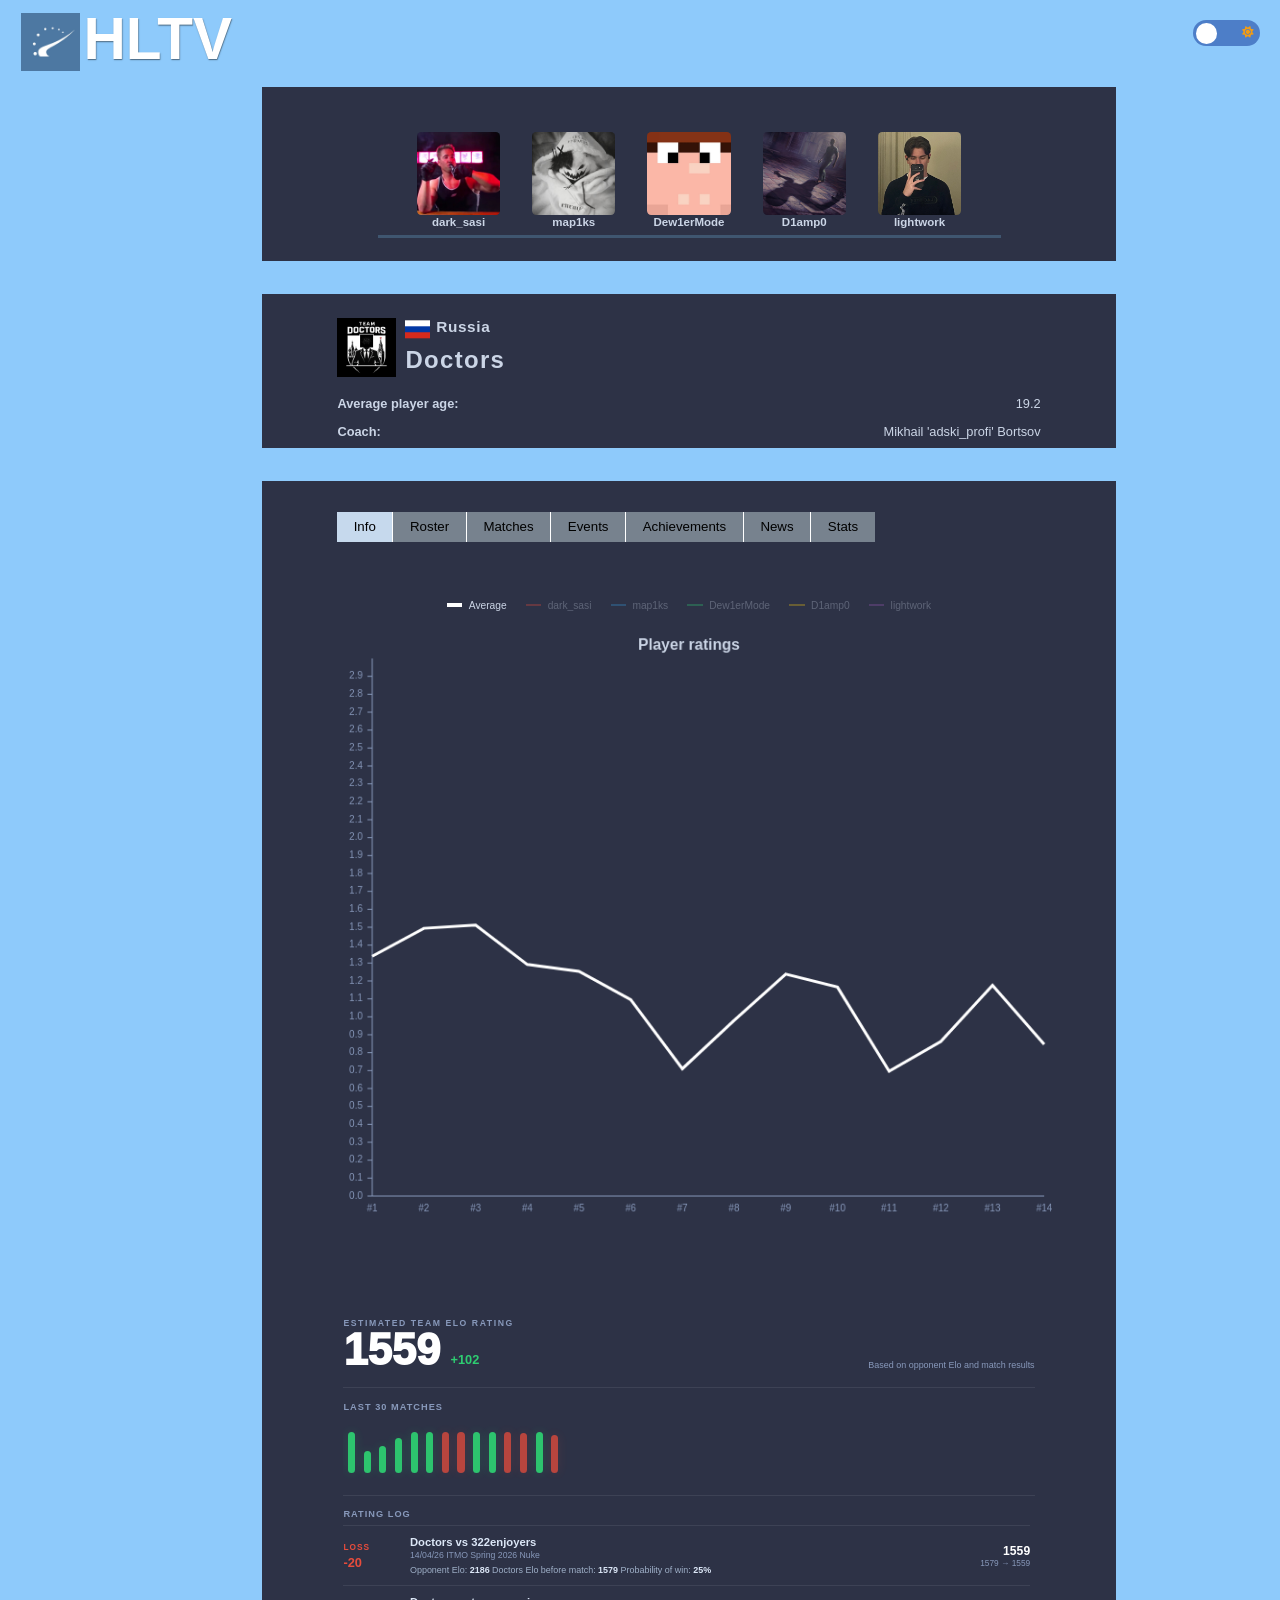
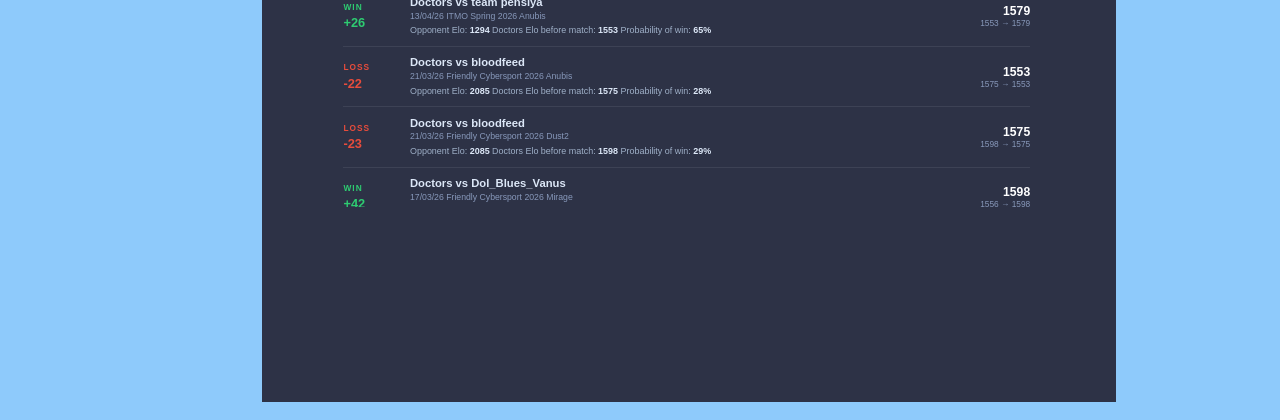
==== commit 72f88bc4: "-" ====
--- a/index.html
+++ b/index.html
@@ -70,7 +70,7 @@
 
     <!-- Логотип HLTV (фиксированный) -->
     <div class="hltv">
-        <img src="hltv-pic.jpg" alt="logo" class="hltv-img">
+        <img src="photos/hltv-pic.jpg" alt="logo" class="hltv-img">
         <span>HLTV</span>
     </div>
 
@@ -79,23 +79,23 @@
         <div class="roster">
             <div class="players">
                 <div class="player-card">
-                    <img class="avatar" src="player1.jpg" alt="player1">
+                    <img class="avatar" src="photos/player1.jpg" alt="player1">
                     <div class="nickname">dark_sasi</div>
                 </div>
                 <div class="player-card">
-                    <img class="avatar" src="player2.jpg" alt="player1">
+                    <img class="avatar" src="photos/player2.jpg" alt="player1">
                     <div class="nickname">map1ks</div>
                 </div>
                 <div class="player-card">
-                    <img class="avatar" src="player3.jpg" alt="player1">
+                    <img class="avatar" src="photos/player3.jpg" alt="player1">
                     <div class="nickname">Dew1erMode</div>
                 </div>
                 <div class="player-card">
-                    <img class="avatar" src="player4.jpg" alt="player1">
+                    <img class="avatar" src="photos/player4.jpg" alt="player1">
                     <div class="nickname">D1amp0</div>
                 </div>
                 <div class="player-card">
-                    <img class="avatar" src="player5.jpg" alt="player1">
+                    <img class="avatar" src="photos/player5.jpg" alt="player1">
                     <div class="nickname">lightwork</div>
                 </div>
             </div>
@@ -106,10 +106,10 @@
     <!-- КАРТОЧКА 2: Информация о команде Doctors -->
     <div class="card card-info-team">
         <div class="team-doctors">
-            <img src="team-doctors.jpg" alt="team doctors logo" class="team-logo">
+            <img src="photos/team-doctors.jpg" alt="team doctors logo" class="team-logo">
             <div class="team-text">
                 <div class="russia">
-                    <img src="russia-flag.png" alt="Russian flag" class="flag-img">
+                    <img src="photos/russia-flag.png" alt="Russian flag" class="flag-img">
                     <span class="russia-text">Russia</span>
                 </div>
                 <h1 class="team-name">Doctors</h1>
@@ -171,8 +171,8 @@
             <div class="roster-row">
                 <div class="col-player">
                     <div class="avatar-wrapper">
-                        <img class="roster-avatar" src="player1.jpg" alt="dark_sasi">
-                        <img class="player-flag" src="russia-flag.png" alt="Russia">
+                        <img class="roster-avatar" src="photos/player1.jpg" alt="dark_sasi">
+                        <img class="player-flag" src="photos/russia-flag.png" alt="Russia">
                     </div>
                     <span class="player-nick">dark_sasi</span>
                 </div>
@@ -185,8 +185,8 @@
             <div class="roster-row">
                 <div class="col-player">
                     <div class="avatar-wrapper">
-                        <img class="roster-avatar" src="player2.jpg" alt="map1ks">
-                        <img class="player-flag" src="russia-flag.png" alt="Russia">
+                        <img class="roster-avatar" src="photos/player2.jpg" alt="map1ks">
+                        <img class="player-flag" src="photos/russia-flag.png" alt="Russia">
                     </div>
                     <span class="player-nick">map1ks</span>
                 </div>
@@ -199,8 +199,8 @@
             <div class="roster-row">
                 <div class="col-player">
                     <div class="avatar-wrapper">
-                        <img class="roster-avatar" src="player4.jpg" alt="D1amp0">
-                        <img class="player-flag" src="russia-flag.png" alt="Russia">
+                        <img class="roster-avatar" src="photos/player4.jpg" alt="D1amp0">
+                        <img class="player-flag" src="photos/russia-flag.png" alt="Russia">
                     </div>
                     <span class="player-nick">D1amp0</span>
                 </div>
@@ -213,8 +213,8 @@
             <div class="roster-row">
                 <div class="col-player">
                     <div class="avatar-wrapper">
-                        <img class="roster-avatar" src="player3.jpg" alt="Dew1erMode">
-                        <img class="player-flag" src="russia-flag.png" alt="Russia">
+                        <img class="roster-avatar" src="photos/player3.jpg" alt="Dew1erMode">
+                        <img class="player-flag" src="photos/russia-flag.png" alt="Russia">
                     </div>
                     <span class="player-nick">Dew1erMode</span>
                 </div>
@@ -227,8 +227,8 @@
             <div class="roster-row">
                 <div class="col-player">
                     <div class="avatar-wrapper">
-                        <img class="roster-avatar" src="player5.jpg" alt="lightwork">
-                        <img class="player-flag" src="russia-flag.png" alt="Russia">
+                        <img class="roster-avatar" src="photos/player5.jpg" alt="lightwork">
+                        <img class="player-flag" src="photos/russia-flag.png" alt="Russia">
                     </div>
                     <span class="player-nick">lightwork</span>
                 </div>
--- a/mobile.css
+++ b/mobile.css
@@ -1,1101 +1,602 @@
-/* ==================== MOBILE VERSION ==================== */
-/* Подключается последним. Десктопные стили не ломает. */
+/* ==================== МОБИЛЬНАЯ ВЕРСИЯ ====================
+   Всё завёрнуто в один media query. Ничего в этом файле не
+   применяется выше 768px, поэтому десктоп не затрагивается. */
 
 @media (max-width: 768px) {
-    *, *::before, *::after {
-        box-sizing: border-box;
-    }
-
-    html,
-    body {
-        width: 100% !important;
+
+    html, body {
+        overflow-x: hidden;
+        width: 100%;
+        max-width: 100%;
+    }
+
+    /* ---------- Шапка: HLTV-лого + переключатель темы ---------- */
+    .hltv {
+        top: 10px;
+        left: 12px;
+        gap: 6px;
+    }
+    .hltv-img {
+        width: 28px;
+    }
+    .hltv span {
+        font-size: 22px;
+        transform: none;
+    }
+
+    .theme-toggle {
+        top: 10px;
+        right: 12px;
+    }
+    .slider {
+        width: 46px;
+        height: 25px;
+        border-radius: 25px;
+    }
+    .slider::before {
+        width: 19px;
+        height: 19px;
+        left: 3px;
+        bottom: 3px;
+    }
+    .theme-toggle input:checked + .slider::before {
+        transform: translateX(21px);
+    }
+    .slider i {
+        font-size: 11px;
+    }
+    .slider .fa-moon { left: 5px; }
+    .slider .fa-sun { right: 5px; }
+
+    /* ---------- Общая карточка (main.css .card) ---------- */
+    .card {
+        margin-left: 4vw;
+        margin-right: 4vw;
+        width: auto;
+        max-width: 92vw;
+    }
+    .card-roster {
+        margin-top: 64px;
+    }
+
+    /* ---------- Ростер игроков (верхняя карточка) ---------- */
+    .players {
+        gap: 3vw;
+    }
+    .player-card {
+        width: 19vw;
+        gap: 4px;
+    }
+    .avatar {
+        width: 15vw;
+        height: 15vw;
+    }
+    .nickname {
+        font-size: 11px;
+    }
+
+    /* ---------- Карточка команды Doctors ---------- */
+    .team-doctors {
+        margin-left: 4vw;
+        gap: 3vw;
+        max-width: calc(100% - 8vw);
+    }
+    .team-logo {
+        width: 14vw;
+        max-height: 14vw;
+    }
+    .team-name {
+        font-size: 20px;
+        transform: none;
+    }
+    .russia {
+        gap: 6px;
+    }
+    .russia-text {
+        font-size: 13px;
+    }
+    .flag-img {
+        width: 18px;
+        max-height: 14px;
+    }
+    .player-age, .coach {
+        margin-left: 4vw;
+        margin-right: 4vw;
+        font-size: 12px;
+    }
+
+    /* ---------- Вкладки ---------- */
+    .tabs {
+        margin-left: 4vw;
+        width: calc(100% - 8vw);
+    }
+    .tab-btn {
+        font-size: 12px;
+        padding: 8px 12px;
+    }
+
+    /* ---------- Events ---------- */
+    .event-item {
+        margin-left: 4vw;
+        width: calc(100% - 8vw);
+        padding: 3vw;
+        border-radius: 8px;
+    }
+    .event-logo {
+        width: 12vw;
+        max-height: 12vw;
+    }
+    .event-name {
+        font-size: 14px;
+    }
+    .event-date {
+        font-size: 11px;
+    }
+
+    /* ---------- Achievements ---------- */
+    #achievements {
+        margin-left: 4vw;
+    }
+    .achievements-header {
+        gap: 8vw;
+        font-size: 12px;
+    }
+    .achievement-item {
+        gap: 4vw;
+    }
+    .achievement-placement {
+        margin-left: 0;
+        font-size: 14px;
+    }
+    .achievement-tournament {
+        margin-left: 2vw;
+        font-size: 14px;
+    }
+
+    /* ---------- Roster (таблица игроков) ---------- */
+    #roster {
+        margin-left: 3vw;
+        margin-right: 3vw;
+    }
+    .roster-header, .roster-row {
+        margin-left: 0;
+        padding-right: 0;
+    }
+    .roster-header {
+        font-size: 10px;
+        margin-bottom: 12px;
+        grid-template-columns: 2.2fr 1fr 0.8fr 0.9fr;
+    }
+    .roster-header .col-maps,
+    .roster-header .col-time,
+    .roster-header .col-player,
+    .roster-header .col-rating {
+        margin-left: 0;
+    }
+    .col-time, .col-maps, .col-rating, .col-player {
+        font-size: 12px;
+    }
+    .roster-row {
+        padding: 8px;
+        border-radius: 8px;
+    }
+    .roster-row .col-time {
+        margin-left: 0;
+    }
+    .avatar-wrapper {
+        width: 34px;
+        height: 34px;
+    }
+    .player-flag {
+        bottom: 10px;
+        right: -8px;
+        width: 14px;
+    }
+    .player-nick {
+        font-size: 12px;
+        margin-left: 8px;
+    }
+    .col-maps {
+        margin-left: 0;
+    }
+
+    /* ---------- Win streak / winrate блоки ---------- */
+    .stats-blocks {
+        gap: 8px;
+    }
+    .stat-block {
+        padding: 2vh 4vw;
+        min-width: 0;
+        width: auto;
+        flex: 1;
+    }
+    .stat-label {
+        font-size: 10px;
+    }
+    .stat-value {
+        font-size: 18px;
+    }
+
+    /* ---------- Matches ---------- */
+    .tournament-header {
+        font-size: 13px;
+        width: calc(100% - 8vw);
+        margin-left: 4vw;
+        margin-right: 4vw;
+        padding: 1.4vh 3vw;
+    }
+    .match-item {
+        gap: 2.5vw;
+        padding: 1.2vh 0;
+        width: calc(100% - 8vw);
+        margin-left: 4vw;
+        margin-right: 4vw;
+    }
+    .match-date {
+        width: 15vw;
+        font-size: 10px;
+    }
+    .match-team-doctors {
+        width: auto;
+        gap: 1.5vw;
+    }
+    .match-team-opponent {
+        width: auto;
+        flex: 1;
+        gap: 1.5vw;
+    }
+    .match-team-logo {
+        width: 22px;
+        height: 22px;
+    }
+    .match-team-name {
+        font-size: 11px;
+    }
+    .match-score {
+        width: auto;
+        font-size: 12px;
+        margin: 0 2vw;
+    }
+    .match-detail-btn {
+        margin-left: 0;
+        width: auto;
+        height: auto;
+        padding: 6px 10px;
+        font-size: 11px;
+        flex: 0 0 auto;
+    }
+    .load-more-btn {
+        padding: 1.2vh 5vw;
+        font-size: 12px;
+    }
+
+    /* ---------- Stats: распределение карт ---------- */
+    .stats-distribution {
+        margin-left: 4vw;
+        margin-right: 4vw;
+    }
+    .stats-distribution-header {
+        font-size: 15px;
+    }
+    .stats-distribution-bars {
+        max-width: 100%;
+    }
+    .stats-distribution-label {
+        width: 16vw;
+        font-size: 11px;
+    }
+    .stats-distribution-count {
+        width: 7vw;
+        font-size: 11px;
+    }
+
+    /* ---------- Stats: карточки карт ---------- */
+    .stats-map-card {
+        flex-direction: column;
+        align-items: stretch;
+        padding: 4vw;
+        gap: 3vw;
+    }
+    .stats-map-left {
+        margin-left: 0;
+    }
+    .stats-map-name {
+        font-size: 18px;
+    }
+    .stats-map-stats {
+        font-size: 13px;
+    }
+    .stats-map-right {
+        margin-right: 0;
+    }
+    .stats-donut-title {
+        font-size: 14px;
+    }
+    .stats-donut-canvas {
+        width: 140px !important;
+        height: 140px !important;
+    }
+    .stats-donut-center {
+        font-size: 13px;
+    }
+    .mvp-avatar {
+        width: 24px;
+        height: 24px;
+    }
+    .mvp-nick, .mvp-rating {
+        font-size: 11px;
+    }
+
+    /* ---------- Info tab: график рейтинга (см. rating-chart-wrap класс в script.js) ---------- */
+    .rating-chart-wrap {
         max-width: 100% !important;
-        overflow-x: hidden !important;
-        -webkit-text-size-adjust: 100%;
-    }
-
-    body {
-        min-height: 100vh;
-        padding-bottom: 28px !important;
-    }
-
-    img,
-    canvas,
-    video {
+        overflow-x: auto;
+        -webkit-overflow-scrolling: touch;
+    }
+    .rating-chart-wrap canvas#ratingChart {
+        width: 640px !important;
+        min-width: 640px;
+        height: auto !important;
+    }
+    .legend-item {
+        font-size: 11px !important;
+        gap: 4px !important;
+    }
+
+    /* ---------- Info tab: ELO-панель (см. elo-panel класс в script.js) ---------- */
+    .elo-panel {
+        max-width: 100% !important;
+        padding: 0 2vw;
+    }
+    .elo-panel > div > div:nth-child(1) > div:nth-child(1) > div:nth-child(1) {
+        font-size: 10px !important;
+    }
+    .elo-panel > div > div:nth-child(1) > div:nth-child(1) > div:nth-child(2) > div:nth-child(1) {
+        font-size: 34px !important;
+    }
+    .elo-panel > div > div:nth-child(1) > div:nth-child(1) > div:nth-child(2) > div:nth-child(2) {
+        font-size: 13px !important;
+    }
+    .elo-panel > div > div:nth-child(1) > div:nth-child(2) {
+        font-size: 10px !important;
+        max-width: 42vw !important;
+    }
+    .elo-panel > div > div:nth-child(2) > div:nth-child(1) > div {
+        font-size: 10px !important;
+    }
+    .elo-panel > div > div:nth-child(3) > div:nth-child(1) {
+        font-size: 10px !important;
+    }
+    .rating-tape-item {
+        min-width: 12px !important;
+        height: 56px !important;
+    }
+    .rating-tape-item > div {
+        width: 8px !important;
+    }
+    .rating-log-row {
+        grid-template-columns: 46px 1fr 68px !important;
+        gap: 10px !important;
+    }
+    .rating-log-row > div:first-child span:first-child {
+        font-size: 10px !important;
+    }
+    .rating-log-row > div:first-child span:nth-child(2) {
+        font-size: 14px !important;
+    }
+    .rating-log-row > div:nth-child(2) > div:nth-child(1) {
+        font-size: 12px !important;
+    }
+    .rating-log-row > div:nth-child(2) > div:nth-child(2) {
+        font-size: 10px !important;
+    }
+    .rating-log-row > div:nth-child(2) > div:nth-child(3) {
+        font-size: 10px !important;
+        line-height: 1.4 !important;
+    }
+    .rating-log-row > div:nth-child(3) > div:nth-child(1) {
+        font-size: 13px !important;
+    }
+    .rating-log-row > div:nth-child(3) > div:nth-child(2) {
+        font-size: 10px !important;
+    }
+
+    /* ==================== MATCH.HTML (Lite + Full) ==================== */
+    .lite-version, .full-version {
+        padding: 4vw;
+    }
+    .lite-match-stats-container, .full-match-stats-container {
         max-width: 100%;
     }
-
-    /* ===== fixed header elements ===== */
-    .hltv {
-        position: relative !important;
-        top: auto !important;
-        left: auto !important;
-        width: calc(100% - 96px) !important;
-        margin: 14px 12px 4px !important;
-        gap: 7px !important;
-        z-index: 10 !important;
-    }
-
-    .hltv-img {
-        width: 34px !important;
-        height: 34px !important;
-        object-fit: cover !important;
-    }
-
-    .hltv span {
-        font-size: 34px !important;
-        line-height: 1 !important;
-        transform: none !important;
-    }
-
-    .theme-toggle {
-        top: 16px !important;
-        right: 12px !important;
-    }
-
-    .slider {
-        width: 58px !important;
-        height: 28px !important;
-        border-radius: 999px !important;
-    }
-
-    .slider::before {
-        width: 22px !important;
-        height: 22px !important;
-        left: 3px !important;
-        bottom: 3px !important;
-    }
-
-    .theme-toggle input:checked + .slider::before {
-        transform: translateX(30px) !important;
-    }
-
-    .slider i {
-        font-size: 12px !important;
-    }
-
-    .slider .fa-moon {
-        left: 8px !important;
-    }
-
-    .slider .fa-sun {
-        right: 8px !important;
-    }
-
-    /* ===== index layout ===== */
-    .card {
-        width: calc(100% - 24px) !important;
-        max-width: calc(100% - 24px) !important;
-        margin: 14px auto !important;
-        padding: 16px 12px !important;
-        border-radius: 14px !important;
-    }
-
-    .card-roster {
-        margin-top: 18px !important;
-    }
-
-    .roster {
-        margin: 0 !important;
-    }
-
-    .players {
-        display: grid !important;
-        grid-template-columns: repeat(3, minmax(0, 1fr)) !important;
-        gap: 12px 8px !important;
-        margin-top: 0 !important;
-    }
-
-    .player-card {
-        width: auto !important;
-        min-width: 0 !important;
-        gap: 6px !important;
-    }
-
-    .avatar {
-        width: 74px !important;
-        height: 74px !important;
-        object-fit: cover !important;
-        border-radius: 8px !important;
-    }
-
-    .nickname {
-        font-size: 12px !important;
-        line-height: 1.15 !important;
-        max-width: 100% !important;
-        overflow: hidden !important;
-        text-overflow: ellipsis !important;
-        white-space: nowrap !important;
-    }
-
-    .players-line {
-        width: 100% !important;
-        max-width: 100% !important;
-        height: 3px !important;
-        margin-top: 14px !important;
-    }
-
-    .team-doctors {
-        margin: 0 0 14px 0 !important;
-        max-width: 100% !important;
-        align-items: center !important;
-        gap: 12px !important;
-    }
-
-    .team-logo {
-        width: 58px !important;
-        max-height: 58px !important;
-        flex: 0 0 58px !important;
-    }
-
-    .team-name {
-        font-size: 28px !important;
-        line-height: 1 !important;
-        transform: none !important;
-        margin: 0 !important;
-    }
-
-    .russia {
-        gap: 7px !important;
-        align-items: center !important;
-    }
-
-    .russia-text {
-        font-size: 14px !important;
-        transform: none !important;
-    }
-
-    .flag-img {
-        width: 24px !important;
-        max-height: 18px !important;
-        transform: none !important;
-    }
-
-    .player-age,
-    .coach {
-        margin: 9px 0 0 0 !important;
-        font-size: 14px !important;
-        line-height: 1.35 !important;
-        display: flex !important;
-        justify-content: space-between !important;
-        gap: 12px !important;
-    }
-
-    .tabs {
-        width: calc(100% - 24px) !important;
-        max-width: calc(100% - 24px) !important;
-        margin: 10px auto 0 !important;
-        padding: 0 0 8px 0 !important;
-        overflow-x: auto !important;
-        gap: 6px !important;
-        scrollbar-width: none !important;
-    }
-
-    .tabs::-webkit-scrollbar {
-        display: none !important;
-    }
-
-    .tab-btn {
-        font-size: 13px !important;
-        padding: 10px 14px !important;
-        border-radius: 999px !important;
-        border-right: none !important;
-        min-height: 38px !important;
-    }
-
-    .tab-content {
-        width: 100% !important;
-        overflow-x: hidden !important;
-    }
-
-    /* ===== events ===== */
-    #events,
-    #achievements,
-    #roster,
-    #matches,
-    #stats,
-    #news,
-    #info {
-        width: 100% !important;
-        max-width: 100% !important;
-        margin-left: 0 !important;
-        margin-right: 0 !important;
-    }
-
-    .event-item {
-        width: calc(100% - 24px) !important;
-        margin: 14px auto !important;
-        padding: 14px !important;
-        border-radius: 12px !important;
-        align-items: center !important;
-        gap: 12px !important;
-    }
-
-    .event-logo {
-        width: 54px !important;
-        max-height: 54px !important;
-        flex: 0 0 54px !important;
-    }
-
-    .event-details {
-        margin-left: 0 !important;
-        gap: 6px !important;
-        min-width: 0 !important;
-    }
-
-    .event-name {
-        font-size: 15px !important;
-        line-height: 1.25 !important;
-    }
-
-    .event-date {
-        font-size: 12px !important;
-    }
-
-    /* ===== achievements ===== */
-    #achievements {
-        padding: 0 12px !important;
-        margin-top: 16px !important;
-        margin-bottom: 18px !important;
-    }
-
-    .achievements-header {
-        display: none !important;
-    }
-
-    .achievement-item {
-        width: 100% !important;
-        margin: 10px 0 !important;
-        padding: 12px !important;
-        border-radius: 12px !important;
-        background: rgba(0, 0, 0, 0.08) !important;
-        gap: 12px !important;
-        align-items: center !important;
-    }
-
-    .achievement-placement,
-    .achievement-tournament {
-        margin-left: 0 !important;
-        font-size: 14px !important;
-    }
-
-    .achievement-placement {
-        flex: 0 0 auto !important;
-    }
-
-    /* ===== roster table ===== */
-    #roster {
-        padding: 0 12px !important;
-        margin-top: 18px !important;
-        margin-bottom: 20px !important;
-    }
-
-    .roster-header {
-        display: none !important;
-    }
-
-    .roster-row {
-        display: grid !important;
-        grid-template-columns: 1fr 1fr 1fr !important;
-        gap: 10px !important;
-        width: 100% !important;
-        margin: 10px 0 !important;
-        padding: 14px !important;
-        border-radius: 14px !important;
-        background: rgba(0, 0, 0, 0.10) !important;
-    }
-
-    .col-player {
-        grid-column: 1 / -1 !important;
-        justify-content: flex-start !important;
-        gap: 14px !important;
-        width: 100% !important;
-    }
-
-    .avatar-wrapper {
-        width: 52px !important;
-        height: 52px !important;
-        flex: 0 0 52px !important;
-    }
-
-    .player-flag {
-        width: 20px !important;
-        right: -10px !important;
-        bottom: 0 !important;
-    }
-
-    .player-nick {
-        margin-left: 0 !important;
-        font-size: 18px !important;
-        overflow: hidden !important;
-        text-overflow: ellipsis !important;
-    }
-
-    .col-time,
-    .col-maps,
-    .col-rating,
-    .col-player {
-        font-size: 13px !important;
-        text-align: center !important;
-        margin-left: 0 !important;
-    }
-
-    .col-time::before {
-        content: "Time";
-        display: block;
-        font-size: 11px;
-        color: #8899bb;
-        margin-bottom: 2px;
-    }
-
-    .col-maps::before {
-        content: "Maps";
-        display: block;
-        font-size: 11px;
-        color: #8899bb;
-        margin-bottom: 2px;
-    }
-
-    .col-rating::before {
-        content: "Rating";
-        display: block;
-        font-size: 11px;
-        color: #8899bb;
-        margin-bottom: 2px;
-    }
-
-    /* ===== matches ===== */
-    .stats-blocks {
-        display: grid !important;
-        grid-template-columns: 1fr 1fr !important;
-        gap: 10px !important;
-        width: calc(100% - 24px) !important;
-        margin: 18px auto !important;
-    }
-
-    .stat-block {
-        width: auto !important;
-        min-width: 0 !important;
-        padding: 14px 8px !important;
-        border-radius: 14px !important;
-        border: 1px solid rgba(255, 255, 255, 0.16) !important;
-    }
-
+    .lite-top-panels, .full-top-panels {
+        flex-direction: column;
+        gap: 3vw;
+    }
+    .lite-left-panel, .full-left-panel,
+    .lite-right-panel, .full-right-panel {
+        padding: 3vw;
+    }
+    .lite-tournament-name, .full-tournament-name {
+        font-size: 15px;
+    }
+    .lite-match-date, .full-match-date {
+        font-size: 11px;
+    }
+    .lite-team-logo-small, .full-team-logo-small {
+        width: 34px;
+    }
+    .lite-team-name-large, .full-team-name-large {
+        font-size: 12px;
+    }
+    .lite-team-score-large, .full-team-score-large {
+        font-size: 20px;
+    }
+    .lite-map-name-large, .full-map-name-large {
+        font-size: 14px;
+    }
+    .lite-map-mini img, .full-map-mini img {
+        width: 22vw;
+    }
+    .lite-breakdown-row, .full-breakdown-row,
+    .lite-team-rating-row, .full-team-rating-row {
+        font-size: 12px;
+    }
+    .lite-top-player-item, .full-top-player-item {
+        gap: 3vw;
+        padding: 2.4vh 3vw;
+    }
+    .lite-top-player-avatar, .full-top-player-avatar {
+        width: 32px;
+        height: 32px;
+    }
+    .lite-top-player-info, .full-top-player-info {
+        font-size: 11px;
+    }
+    .lite-top-player-stat, .full-top-player-stat {
+        font-size: 12px;
+    }
+    .lite-team-table h3, .full-team-table h3 {
+        font-size: 13px;
+        gap: 2.5vw;
+    }
+    .lite-team-table h3 img, .full-team-table h3 img {
+        width: 28px;
+    }
+    .lite-stats-table, .full-stats-table {
+        font-size: 11px !important;
+        table-layout: auto !important;
+        width: auto;
+        min-width: 100%;
+    }
+    .lite-stats-table th, .lite-stats-table td,
+    .full-stats-table th, .full-stats-table td {
+        padding: 1.4vh 2vw;
+        white-space: nowrap;
+    }
+    .lite-stats-table td:first-child, .full-stats-table td:first-child {
+        padding-left: 3vw !important;
+    }
+    .lite-back-link, .full-back-link {
+        font-size: 13px;
+    }
+
+    /* ==================== PLAYER-STATS.HTML + COACH-STATS.HTML ==================== */
+    .player-container, .coach-container {
+        max-width: 94vw;
+        margin-top: 60px;
+        gap: 2.5vh;
+    }
+    .player-card-left, .coach-card-left {
+        flex-direction: column;
+        align-items: center;
+        text-align: center;
+        padding: 5vw;
+        gap: 3vw;
+    }
+    .player-avatar {
+        width: 96px;
+        max-height: 96px;
+    }
+    .coach-avatar {
+        width: 96px !important;
+        height: 96px !important;
+        min-width: 96px !important;
+        max-width: 96px !important;
+        min-height: 96px !important;
+        max-height: 96px !important;
+        flex: 0 0 96px !important;
+    }
+    .player-info-area, .coach-info-area {
+        width: 100%;
+        align-items: center;
+    }
+    .player-nick, .coach-nick {
+        font-size: 20px;
+    }
+    .player-fullname, .coach-fullname {
+        font-size: 13px;
+        justify-content: center;
+    }
+    .player-flag-img, .coach-flag-img {
+        width: 16px;
+    }
+    .player-details, .coach-details {
+        width: 100%;
+    }
+    .player-info-row, .coach-info-row {
+        font-size: 12px;
+    }
+    .player-stats-right, .coach-two-columns {
+        padding: 5vw;
+    }
+    .coach-two-columns {
+        flex-direction: column;
+        gap: 3vh;
+    }
+    .rating-block {
+        align-items: center;
+        width: 100%;
+    }
+    .main-rating, .elite-rating, .wingman-rating {
+        font-size: 15px;
+    }
+    .wm-toggle-label {
+        font-size: 14px;
+    }
+    .stats-row {
+        gap: 3vw;
+    }
     .stat-label {
-        font-size: 11px !important;
-        letter-spacing: 0.4px !important;
-        line-height: 1.25 !important;
-    }
-
-    .stat-value {
-        font-size: 28px !important;
-        margin-top: 0 !important;
-        line-height: 1.05 !important;
-    }
-
-    .tournament-group {
-        margin-bottom: 24px !important;
-    }
-
-    .tournament-header {
-        width: calc(100% - 24px) !important;
-        margin: 18px auto 12px !important;
-        padding: 12px !important;
-        font-size: 15px !important;
-        border-radius: 12px !important;
-        border-left: 0 !important;
-        border-right: 0 !important;
-    }
-
-    .match-item {
-        display: grid !important;
-        grid-template-columns: 1fr auto 1fr !important;
-        gap: 8px !important;
-        width: calc(100% - 24px) !important;
-        margin: 10px auto !important;
-        padding: 12px !important;
-        border-radius: 14px !important;
-        background: rgba(0, 0, 0, 0.10) !important;
-    }
-
-    .match-date {
-        grid-column: 1 / -1 !important;
-        width: auto !important;
-        font-size: 12px !important;
-        text-align: center !important;
-    }
-
-    .match-team-doctors,
-    .match-team-opponent {
-        width: auto !important;
-        min-width: 0 !important;
-        justify-content: center !important;
-        gap: 6px !important;
-    }
-
-    .match-team-logo {
-        width: 28px !important;
-        height: 28px !important;
-        object-fit: cover !important;
-    }
-
-    .match-team-name {
-        font-size: 13px !important;
-        overflow: hidden !important;
-        text-overflow: ellipsis !important;
-        max-width: 100px !important;
-    }
-
-    .match-score {
-        width: auto !important;
-        margin: 0 !important;
-        font-size: 20px !important;
-        align-self: center !important;
-        white-space: nowrap !important;
-    }
-
-    .match-detail-btn {
-        grid-column: 1 / -1 !important;
-        width: 100% !important;
-        height: 38px !important;
-        margin-left: 0 !important;
-        padding: 0 12px !important;
-        border-radius: 10px !important;
-        font-size: 14px !important;
-        flex: none !important;
-    }
-
-    .load-more-btn {
-        font-size: 14px !important;
-        padding: 11px 18px !important;
-        border-radius: 999px !important;
-    }
-
-    /* ===== stats tab ===== */
-    .stats-distribution {
-        width: calc(100% - 24px) !important;
-        margin: 18px auto 24px !important;
-        padding: 14px !important;
-        border-radius: 14px !important;
-        background: rgba(0, 0, 0, 0.08) !important;
-    }
-
-    .stats-distribution-header {
-        font-size: 16px !important;
-        margin-bottom: 16px !important;
-    }
-
-    .stats-distribution-bars {
-        max-width: 100% !important;
-        gap: 14px !important;
-    }
-
-    .stats-distribution-row {
-        display: grid !important;
-        grid-template-columns: 70px 1fr 30px !important;
-        align-items: center !important;
-        gap: 8px !important;
-    }
-
-    .stats-distribution-label,
-    .stats-distribution-count {
-        width: auto !important;
-        font-size: 12px !important;
-        margin-top: 0 !important;
-    }
-
-    .stats-distribution-bar-container {
-        height: 12px !important;
-        border-radius: 999px !important;
-    }
-
-    .stats-map-card {
-        width: calc(100% - 24px) !important;
-        min-height: auto !important;
-        margin: 14px auto !important;
-        padding: 18px !important;
-        border-radius: 16px !important;
-        flex-direction: column !important;
-        align-items: stretch !important;
-        gap: 16px !important;
-    }
-
-    .stats-map-left,
-    .stats-map-right {
-        width: 100% !important;
-        margin-left: 0 !important;
-        margin-right: 0 !important;
-        text-align: left !important;
-    }
-
-    .stats-map-right {
-        text-align: center !important;
-    }
-
-    .stats-map-name {
-        font-size: 28px !important;
-        margin-bottom: 10px !important;
-    }
-
-    .stats-map-stats {
-        font-size: 14px !important;
-        line-height: 1.65 !important;
-    }
-
-    .stats-donut-title {
-        font-size: 14px !important;
-        margin: 10px 0 12px !important;
-    }
-
-    .stats-donut-canvas {
-        width: 180px !important;
-        height: 180px !important;
-    }
-
-    .mvp-label,
-    .mvp-nick,
-    .mvp-rating {
-        font-size: 13px !important;
-    }
-
-    .mvp-player {
-        gap: 9px !important;
-        padding: 8px 10px !important;
-        border-radius: 12px !important;
-    }
-
-    .mvp-avatar {
-        width: 34px !important;
-        height: 34px !important;
-        object-fit: cover !important;
-    }
-
-    /* ===== news cards generated by JS ===== */
-    #news > div[style*="display:flex"] {
-        display: flex !important;
-        flex-direction: column !important;
-        gap: 14px !important;
-        padding: 14px 12px !important;
-        margin-top: 14px !important;
-    }
-
-    #news > div[style*="display:flex"] > div {
-        flex: none !important;
-        width: 100% !important;
-        max-width: 100% !important;
-        min-width: 0 !important;
-        border-radius: 14px !important;
-    }
-
-    #news > div[style*="display:flex"] > div > div {
-        padding: 12px !important;
-    }
-
-    #news [style*="font-size:0.9vw"] {
-        font-size: 16px !important;
-    }
-
-    #news [style*="font-size:0.7vw"],
-    #news [style*="font-size:0.75vw"] {
-        font-size: 12px !important;
-        line-height: 1.4 !important;
-    }
-
-    /* ===== info / chart / elo generated by JS ===== */
-    #info > div[style*="text-align:center"] {
-        padding: 0 12px 70px !important;
-        margin-top: 18px !important;
-        margin-bottom: 24px !important;
-    }
-
-    #info > div > div:first-child {
-        gap: 10px !important;
-        margin-bottom: 10px !important;
-    }
-
-    #info .legend-item {
-        font-size: 12px !important;
-        gap: 6px !important;
-    }
-
-    #info .legend-item span:first-child {
-        width: 18px !important;
-        height: 3px !important;
-    }
-
-    #info div[style*="display:inline-block"][style*="max-width:60vw"] {
-        display: block !important;
-        width: 100% !important;
-        max-width: 100% !important;
-        margin: 0 auto !important;
-        overflow-x: auto !important;
-        -webkit-overflow-scrolling: touch !important;
-        border-radius: 14px !important;
-    }
-
-    #ratingChart {
-        width: 760px !important;
-        max-width: none !important;
-        height: auto !important;
-    }
-
-    #chartTooltip {
-        font-size: 12px !important;
-        padding: 5px 8px !important;
-        border-radius: 8px !important;
-    }
-
-    #info div[style*="max-width:54vw"],
-    #info div[style*="max-width:60vw"] {
-        max-width: calc(100% - 18px) !important;
-        width: calc(100% - 18px) !important;
-        margin: 22px auto 0 !important;
-        transform: none !important;
-    }
-
-    #info [style*="font-size:3.4vw"] {
-        font-size: 46px !important;
-    }
-
-    #info [style*="font-size:1vw"] {
-        font-size: 15px !important;
-    }
-
-    #info [style*="font-size:0.95vw"] {
-        font-size: 14px !important;
-    }
-
-    #info [style*="font-size:0.88vw"] {
-        font-size: 14px !important;
-        white-space: normal !important;
-    }
-
-    #info [style*="font-size:0.72vw"],
-    #info [style*="font-size:0.7vw"],
-    #info [style*="font-size:0.68vw"],
-    #info [style*="font-size:0.65vw"] {
-        font-size: 11px !important;
-        line-height: 1.45 !important;
-    }
-
-    #info [style*="display:grid"][style*="grid-template-columns:4.2vw"] {
-        display: grid !important;
-        grid-template-columns: 54px 1fr !important;
-        gap: 10px !important;
-        padding: 12px 0 !important;
-    }
-
-    #info [style*="display:grid"][style*="grid-template-columns:4.2vw"] > div:last-child {
-        grid-column: 1 / -1 !important;
-        text-align: left !important;
-        display: flex !important;
-        justify-content: space-between !important;
-        gap: 8px !important;
-        padding-left: 64px !important;
-    }
-
-    #info [style*="height:3.6vw"] {
-        height: 54px !important;
-        min-width: 12px !important;
-    }
-
-    #info [style*="width:0.55vw"] {
-        width: 7px !important;
-        max-height: 48px !important;
-    }
-
-    #info [style*="max-height:22vw"] {
-        max-height: 430px !important;
-        padding-right: 2px !important;
-    }
-
-    /* ===== player and coach pages ===== */
-    .player-container,
-    .coach-container {
-        width: calc(100% - 24px) !important;
-        max-width: calc(100% - 24px) !important;
-        margin: 18px auto 0 !important;
-        gap: 14px !important;
-    }
-
-    .player-card-left,
-    .player-stats-right,
-    .coach-card-left,
-    .coach-stats-right {
-        padding: 16px !important;
-        border-radius: 16px !important;
-    }
-
-    .player-card-left,
-    .coach-card-left {
-        flex-direction: column !important;
-        align-items: center !important;
-        text-align: center !important;
-        gap: 14px !important;
-    }
-
-    .player-avatar,
-    .coach-avatar {
-        width: 118px !important;
-        height: 118px !important;
-        min-width: 118px !important;
-        max-width: 118px !important;
-        min-height: 118px !important;
-        max-height: 118px !important;
-        flex-basis: 118px !important;
-        object-fit: cover !important;
-    }
-
-    .player-info-area,
-    .coach-info-area {
-        width: 100% !important;
-        gap: 10px !important;
-    }
-
-    .player-nick,
-    .coach-nick {
-        font-size: 28px !important;
-        margin-left: 0 !important;
-        white-space: normal !important;
-    }
-
-    .player-fullname,
-    .coach-fullname,
-    .player-detail-line,
-    .coach-detail-line,
-    .player-info-row,
-    .coach-info-row {
-        font-size: 14px !important;
-        justify-content: center !important;
-        line-height: 1.4 !important;
-    }
-
-    .player-stats-grid,
-    .coach-stats-grid {
-        grid-template-columns: 1fr 1fr !important;
-        gap: 10px !important;
-    }
-
-    .player-stat-card,
-    .coach-stat-card {
-        padding: 12px !important;
-        border-radius: 12px !important;
-    }
-
-    .player-stat-value,
+        font-size: 10px;
+    }
+    .bar-value {
+        font-size: 13px;
+    }
+    .bar-status {
+        font-size: 10px;
+    }
+    .coach-stats-col {
+        gap: 1.5vh;
+    }
+    .coach-stat-block {
+        padding: 3vw;
+    }
+    .coach-stat-label {
+        font-size: 11px;
+    }
     .coach-stat-value {
-        font-size: 24px !important;
-    }
-
-    .player-stat-label,
-    .coach-stat-label {
-        font-size: 11px !important;
-    }
-
-    .player-map-table-wrapper,
-    .coach-map-table-wrapper,
-    .matches-table-wrapper {
-        width: 100% !important;
-        overflow-x: auto !important;
-        -webkit-overflow-scrolling: touch !important;
-    }
-
-    table {
-        max-width: none !important;
-    }
-
-    /* ===== article page ===== */
-    .article-container {
-        width: calc(100% - 24px) !important;
-        max-width: calc(100% - 24px) !important;
-        margin: 18px auto !important;
-        padding: 18px !important;
-        border-radius: 16px !important;
-    }
-
-    .article-title {
-        font-size: 26px !important;
-        line-height: 1.12 !important;
-    }
-
-    .article-meta {
-        font-size: 12px !important;
-        line-height: 1.5 !important;
-    }
-
-    .article-meta span {
-        margin-right: 10px !important;
-    }
-
-    .article-image img {
-        width: 100% !important;
-        height: auto !important;
-        min-width: 0 !important;
-        max-width: 100% !important;
-        min-height: 0 !important;
-        max-height: none !important;
-        border-radius: 12px !important;
-    }
-
-    .article-body {
-        font-size: 15px !important;
-        line-height: 1.65 !important;
-    }
-
-    .back-link {
-        font-size: 14px !important;
-    }
-
-    /* ===== match pages ===== */
-    .lite-version,
-    .full-version {
-        padding: 14px 12px !important;
-        background-attachment: scroll !important;
-    }
-
-    .lite-match-stats-container,
-    .full-match-stats-container {
-        width: 100% !important;
-        max-width: 100% !important;
-    }
-
-    .lite-top-panels,
-    .full-top-panels {
-        flex-direction: column !important;
-        gap: 12px !important;
-        margin-bottom: 14px !important;
-    }
-
-    .lite-left-panel,
-    .lite-right-panel,
-    .full-left-panel,
-    .full-right-panel {
-        padding: 14px !important;
-        border-radius: 16px !important;
-    }
-
-    .lite-tournament-name,
-    .full-tournament-name {
-        font-size: 18px !important;
-    }
-
-    .lite-match-date,
-    .full-match-date {
-        font-size: 12px !important;
-    }
-
-    .lite-teams-score-row,
-    .full-teams-score-row {
-        gap: 8px !important;
-        margin-bottom: 14px !important;
-    }
-
-    .lite-team-logo-small,
-    .full-team-logo-small {
-        width: 44px !important;
-        padding: 3px !important;
-    }
-
-    .lite-team-name-large,
-    .full-team-name-large {
-        font-size: 12px !important;
-        line-height: 1.2 !important;
-        max-width: 92px !important;
-        overflow: hidden !important;
-        text-overflow: ellipsis !important;
-        white-space: nowrap !important;
-    }
-
-    .lite-team-score-large,
-    .full-team-score-large {
-        font-size: 26px !important;
-    }
-
-    .lite-map-name-large,
-    .full-map-name-large {
-        font-size: 16px !important;
-    }
-
-    .lite-map-mini img,
-    .full-map-mini img {
-        width: 130px !important;
-        border-radius: 10px !important;
-    }
-
-    .lite-breakdown-row,
-    .full-breakdown-row,
-    .lite-team-rating-row,
-    .full-team-rating-row {
-        font-size: 12px !important;
-        gap: 8px !important;
-        flex-wrap: wrap !important;
-    }
-
-    .lite-top-player-item,
-    .full-top-player-item {
-        padding: 10px !important;
-        border-radius: 12px !important;
-        gap: 10px !important;
-    }
-
-    .lite-top-player-avatar,
-    .full-top-player-avatar {
-        width: 42px !important;
-        height: 42px !important;
-        object-fit: cover !important;
-    }
-
-    .lite-top-player-info,
-    .full-top-player-info,
-    .lite-top-player-stat,
-    .full-top-player-stat,
-    .lite-player-link,
-    .full-player-link {
-        font-size: 13px !important;
-    }
-
-    .lite-team-table,
-    .full-team-table {
-        width: 100% !important;
-        overflow-x: auto !important;
-        -webkit-overflow-scrolling: touch !important;
-        margin-top: 14px !important;
-        margin-bottom: 14px !important;
-    }
-
-    .lite-team-table h3,
-    .full-team-table h3 {
-        font-size: 16px !important;
-        margin-bottom: 10px !important;
-    }
-
-    .lite-team-table h3 img,
-    .full-team-table h3 img {
-        width: 30px !important;
-    }
-
-    .lite-stats-table,
-    .full-stats-table {
-        min-width: 560px !important;
-        width: 560px !important;
-        font-size: 12px !important;
-    }
-
-    .lite-stats-table th,
-    .lite-stats-table td,
-    .full-stats-table th,
-    .full-stats-table td {
-        padding: 8px 7px !important;
-        font-size: 12px !important;
-    }
-
-    .lite-back-link,
-    .full-back-link {
-        font-size: 14px !important;
-        margin-top: 18px !important;
-    }
-}
-
-@media (max-width: 430px) {
-    .players {
-        grid-template-columns: repeat(2, minmax(0, 1fr)) !important;
-    }
-
-    .avatar {
-        width: 82px !important;
-        height: 82px !important;
-    }
-
-    .match-team-name {
-        max-width: 78px !important;
-    }
-
-    .stats-blocks,
-    .player-stats-grid,
-    .coach-stats-grid {
-        grid-template-columns: 1fr !important;
-    }
-
-    #ratingChart {
-        width: 720px !important;
-    }
-}
-
-@media (max-width: 768px) {
-    .stats-grid {
-        grid-template-columns: 1fr !important;
-        gap: 10px !important;
-    }
-
-    .stats-row {
-        gap: 8px !important;
-        flex-direction: column !important;
-    }
-
-    .rating-block {
-        padding: 14px !important;
-        border-radius: 14px !important;
-    }
-
-    .main-rating {
-        font-size: 26px !important;
-    }
-
-    .stat-bar-item {
-        grid-template-columns: 76px 1fr 42px 52px !important;
-        gap: 8px !important;
-        font-size: 12px !important;
-    }
-
-    .bar-container {
-        height: 10px !important;
-        border-radius: 999px !important;
-    }
-
-    .bar-value,
-    .bar-status {
-        font-size: 11px !important;
-    }
-
-    .coach-two-columns {
-        grid-template-columns: 1fr !important;
-        gap: 14px !important;
-    }
-
-    .coach-stats-col {
-        width: 100% !important;
-    }
-
-    .coach-stat-block {
-        padding: 14px !important;
-        border-radius: 14px !important;
-    }
-
-    .coach-stat-label,
-    .coach-stat-sub,
-    .recent-header,
-    .match-info,
-    .match-tournament,
-    .match-opponent-name {
-        font-size: 12px !important;
-    }
-
-    .coach-stat-value {
-        font-size: 24px !important;
-    }
-
+        font-size: 20px;
+    }
+    .coach-stat-sub {
+        font-size: 10px;
+    }
+    .recent-header {
+        font-size: 15px;
+    }
     .recent-match-item {
-        padding: 12px !important;
-        border-radius: 12px !important;
-        gap: 8px !important;
-    }
-
+        gap: 3vw;
+        padding: 3vw;
+    }
     .match-opponent-logo {
         width: 32px !important;
         height: 32px !important;
-    }
-
-    .match-score {
-        font-size: 14px !important;
+        min-width: 32px !important;
+        max-width: 32px !important;
+        min-height: 32px !important;
+        max-height: 32px !important;
+        flex: 0 0 32px !important;
+    }
+    .match-opponent-name {
+        font-size: 13px;
+    }
+    .match-tournament {
+        font-size: 10px;
+    }
+    .coach-container .tabs {
+        margin-left: 0;
+    }
+    .coach-container .card {
+        padding-left: 0;
+        padding-right: 0;
     }
 }
